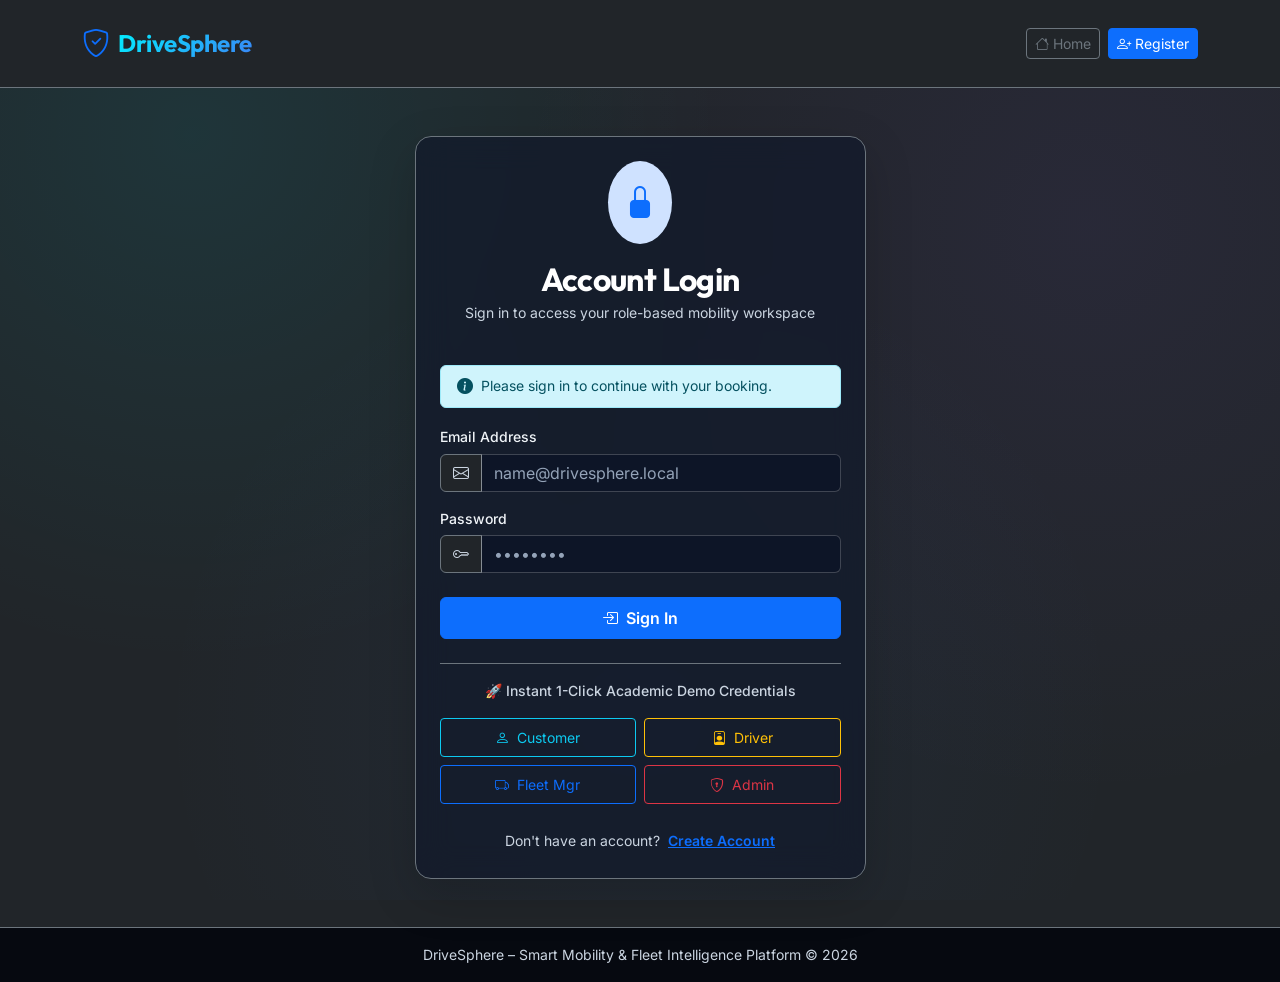
==== frontend/admin/index.html @ 9175e4dd "checkpoint: preserve existing working state before transformation" ====
<!DOCTYPE html>
<html lang="en">
<head>
    <meta charset="UTF-8">
    <meta name="viewport" content="width=device-width, initial-scale=1.0">
    <title>Administrator Governance – DriveSphere</title>
    <!-- Google Fonts -->
    <link rel="preconnect" href="https://fonts.googleapis.com">
    <link rel="preconnect" href="https://fonts.gstatic.com" crossorigin>
    <link href="https://fonts.googleapis.com/css2?family=Inter:wght@300;400;500;600;700&family=Outfit:wght@500;600;700;800&display=swap" rel="stylesheet">
    <!-- Bootstrap 5 CSS & Icons -->
    <link href="https://cdn.jsdelivr.net/npm/bootstrap@5.3.3/dist/css/bootstrap.min.css" rel="stylesheet">
    <link href="https://cdn.jsdelivr.net/npm/bootstrap-icons@1.11.3/font/bootstrap-icons.min.css" rel="stylesheet">
    <!-- Custom Theme CSS -->
    <link rel="stylesheet" href="../assets/css/style.css">
</head>
<body class="bg-dark text-light">

    <!-- Admin Navigation -->
    <nav class="navbar navbar-expand-lg navbar-dark bg-surface border-bottom border-secondary sticky-top py-2">
        <div class="container-fluid px-4">
            <a class="navbar-brand d-flex align-items-center" href="index.html">
                <i class="bi bi-shield-check text-primary fs-3 me-2"></i>
                <span class="brand-font fs-5 text-gradient">DriveSphere</span>
                <span class="badge bg-danger-subtle text-danger ms-2" style="font-size: 0.72rem;">Platform Governance</span>
            </a>

            <div class="d-flex align-items-center gap-3 ms-auto">
                <div class="dropdown">
                    <button class="btn btn-outline-light btn-sm dropdown-toggle d-flex align-items-center" type="button" data-bs-toggle="dropdown">
                        <i class="bi bi-shield-lock text-danger fs-5 me-2"></i>
                        <span id="nav-admin-name">Super Admin</span>
                    </button>
                    <ul class="dropdown-menu dropdown-menu-end dropdown-menu-dark">
                        <li><a class="dropdown-item" href="../index.html"><i class="bi bi-globe me-2"></i>Public Portal</a></li>
                        <li><a class="dropdown-item" href="../fleet-manager/index.html"><i class="bi bi-truck me-2"></i>Fleet Console</a></li>
                        <li><hr class="dropdown-divider"></li>
                        <li><a class="dropdown-item text-danger" href="javascript:Auth.logout()"><i class="bi bi-box-arrow-right me-2"></i>Logout</a></li>
                    </ul>
                </div>
            </div>
        </div>
    </nav>

    <!-- Main Content -->
    <main class="container-fluid px-4 py-4">
        <!-- System KPIs -->
        <div class="row g-3 mb-4">
            <div class="col-sm-6 col-lg-3">
                <div class="card bg-surface border-secondary p-3 rounded-4 shadow-sm text-center">
                    <div class="kpi-label mb-1"><i class="bi bi-people text-primary me-1"></i> TOTAL USERS</div>
                    <div id="kpi-users" class="fs-4 fw-bold text-white">0</div>
                </div>
            </div>
            <div class="col-sm-6 col-lg-3">
                <div class="card bg-surface border-secondary p-3 rounded-4 shadow-sm text-center">
                    <div class="kpi-label mb-1"><i class="bi bi-person-badge text-warning me-1"></i> VERIFIED DRIVERS</div>
                    <div id="kpi-drivers" class="fs-4 fw-bold text-warning">0</div>
                </div>
            </div>
            <div class="col-sm-6 col-lg-3">
                <div class="card bg-surface border-secondary p-3 rounded-4 shadow-sm text-center">
                    <div class="kpi-label mb-1"><i class="bi bi-journal-bookmark text-info me-1"></i> TOTAL BOOKINGS</div>
                    <div id="kpi-bookings" class="fs-4 fw-bold text-info">0</div>
                </div>
            </div>
            <div class="col-sm-6 col-lg-3">
                <div class="card bg-surface border-secondary p-3 rounded-4 shadow-sm text-center">
                    <div class="kpi-label mb-1"><i class="bi bi-cash-stack text-success me-1"></i> PLATFORM REVENUE</div>
                    <div id="kpi-revenue" class="fs-4 fw-bold text-success">₹0</div>
                </div>
            </div>
        </div>

        <!-- Governance Tabs -->
        <ul class="nav nav-tabs border-secondary mb-4" id="adminTabs" role="tablist">
            <li class="nav-item">
                <button class="nav-link active py-2 px-3 text-light" id="tab-verif-btn" data-bs-toggle="tab" data-bs-target="#tab-verif">
                    <i class="bi bi-patch-check text-warning me-1"></i> Driver Verification Queue
                    <span id="verif-count-badge" class="badge bg-warning text-dark ms-1">0</span>
                </button>
            </li>
            <li class="nav-item">
                <button class="nav-link py-2 px-3 text-light" id="tab-users-btn" data-bs-toggle="tab" data-bs-target="#tab-users">
                    <i class="bi bi-people text-primary me-1"></i> User Governance
                </button>
            </li>
            <li class="nav-item">
                <button class="nav-link py-2 px-3 text-light" id="tab-all-bookings-btn" data-bs-toggle="tab" data-bs-target="#tab-all-bookings">
                    <i class="bi bi-list-check text-info me-1"></i> All Platform Bookings
                </button>
            </li>
            <li class="nav-item">
                <button class="nav-link py-2 px-3 text-light" id="tab-diagnostics-btn" data-bs-toggle="tab" data-bs-target="#tab-diagnostics">
                    <i class="bi bi-activity text-danger me-1"></i> System Health & Diagnostics
                </button>
            </li>
            <li class="nav-item ms-auto">
                <button id="export-csv-btn" class="btn btn-outline-success btn-sm my-1">
                    <i class="bi bi-file-earmark-spreadsheet me-1"></i> Export Bookings CSV
                </button>
            </li>
        </ul>

        <div class="tab-content">
            <!-- 1. DRIVER VERIFICATION QUEUE TAB -->
            <div class="tab-pane fade show active" id="tab-verif">
                <div class="card bg-surface border-secondary rounded-4 shadow-sm p-4">
                    <div class="d-flex justify-content-between align-items-center mb-3">
                        <h5 class="brand-font text-white mb-0">Driver License & Credential Verification Reviews</h5>
                        <span class="small text-muted">Only approved drivers appear in customer hiring catalog</span>
                    </div>
                    <div class="table-responsive">
                        <table class="table table-dark table-hover align-middle border-secondary mb-0">
                            <thead>
                                <tr class="text-muted small">
                                    <th>Driver Name</th>
                                    <th>Verification Docs</th>
                                    <th>Driving Skill Score</th>
                                    <th>Status</th>
                                    <th>Submitted At</th>
                                    <th>Action Decision</th>
                                </tr>
                            </thead>
                            <tbody id="verif-table-tbody">
                                <tr><td colspan="6" class="text-center py-4 text-muted">Loading verification applications...</td></tr>
                            </tbody>
                        </table>
                    </div>
                </div>
            </div>

            <!-- 2. USER GOVERNANCE TAB -->
            <div class="tab-pane fade" id="tab-users">
                <div class="card bg-surface border-secondary rounded-4 shadow-sm p-4">
                    <div class="d-flex justify-content-between align-items-center mb-3">
                        <h5 class="brand-font text-white mb-0">Platform User Directory</h5>
                    </div>
                    <div class="table-responsive">
                        <table class="table table-dark table-hover align-middle border-secondary mb-0">
                            <thead>
                                <tr class="text-muted small">
                                    <th>User</th>
                                    <th>Email</th>
                                    <th>Phone</th>
                                    <th>Roles</th>
                                    <th>Status</th>
                                    <th>Registered</th>
                                    <th>Toggle Active</th>
                                </tr>
                            </thead>
                            <tbody id="users-table-tbody">
                                <tr><td colspan="7" class="text-center py-4 text-muted">Loading user directory...</td></tr>
                            </tbody>
                        </table>
                    </div>
                </div>
            </div>

            <!-- 3. ALL BOOKINGS TAB -->
            <div class="tab-pane fade" id="tab-all-bookings">
                <div class="card bg-surface border-secondary rounded-4 shadow-sm p-4">
                    <h5 class="brand-font text-white mb-3">Platform Reservation Ledger</h5>
                    <div class="table-responsive">
                        <table class="table table-dark table-hover align-middle border-secondary mb-0">
                            <thead>
                                <tr class="text-muted small">
                                    <th>Reference</th>
                                    <th>Customer</th>
                                    <th>Vehicle</th>
                                    <th>Driver</th>
                                    <th>Total Amount</th>
                                    <th>Status</th>
                                    <th>Payment</th>
                                    <th>Created At</th>
                                </tr>
                            </thead>
                            <tbody id="all-bookings-tbody">
                                <tr><td colspan="8" class="text-center py-4 text-muted">Loading booking ledger...</td></tr>
                            </tbody>
                        </table>
                    </div>
                </div>
            </div>

            <!-- 4. SYSTEM HEALTH & DIAGNOSTICS TAB (ADMIN ONLY) -->
            <div class="tab-pane fade" id="tab-diagnostics">
                <!-- Health Check Diagnostic Terminal -->
                <div class="card bg-surface border-secondary rounded-4 shadow-sm p-4 mb-4">
                    <div class="d-flex flex-wrap align-items-center justify-content-between gap-3 mb-3">
                        <div>
                            <h5 class="brand-font text-white mb-1"><i class="bi bi-activity text-danger me-2"></i>Backend Health & Runtime Telemetry</h5>
                            <p class="text-muted small mb-0">Direct diagnostic verification via <code>GET /api/health</code></p>
                        </div>
                        <button class="btn btn-sm btn-primary" id="adminPingHealthBtn">
                            <i class="bi bi-arrow-repeat me-1"></i> Ping Backend Endpoint
                        </button>
                    </div>

                    <div class="row g-3 mb-4">
                        <div class="col-md-4">
                            <div class="p-3 bg-dark rounded-3 border border-secondary">
                                <div class="text-muted small">SERVICE STATUS</div>
                                <div class="d-flex align-items-center gap-2 mt-1">
                                    <span class="badge bg-success" id="adminHealthBadge">OPERATIONAL</span>
                                    <span class="text-white fw-bold small" id="adminHealthStatusText">HTTP 200 (UP)</span>
                                </div>
                            </div>
                        </div>
                        <div class="col-md-4">
                            <div class="p-3 bg-dark rounded-3 border border-secondary">
                                <div class="text-muted small">ROUND-TRIP LATENCY</div>
                                <div class="fw-bold text-white fs-5 mt-1" id="adminHealthLatency">12 ms</div>
                            </div>
                        </div>
                        <div class="col-md-4">
                            <div class="p-3 bg-dark rounded-3 border border-secondary">
                                <div class="text-muted small">CORS & SECURITY</div>
                                <div class="fw-bold text-success mt-1"><i class="bi bi-shield-check me-1"></i>Active (Spring Security 6)</div>
                            </div>
                        </div>
                    </div>

                    <div class="bg-black rounded-3 p-3 border border-secondary">
                        <div class="d-flex justify-content-between align-items-center mb-2">
                            <span class="small text-muted font-monospace"><i class="bi bi-code-slash me-1 text-info"></i>Raw HTTP Response Payload</span>
                            <span class="badge bg-secondary font-monospace" style="font-size: 0.7rem;">JSON</span>
                        </div>
                        <pre class="mb-0 text-info font-monospace small" id="adminHealthJsonOutput" style="max-height: 220px; overflow-y: auto;">// Loading diagnostic response...</pre>
                    </div>
                </div>

                <!-- System Foundation Matrix -->
                <div class="card bg-surface border-secondary rounded-4 shadow-sm p-4">
                    <div class="d-flex justify-content-between align-items-center mb-3">
                        <div>
                            <h5 class="brand-font text-white mb-1"><i class="bi bi-cpu text-info me-2"></i>System Foundation Matrix</h5>
                            <p class="text-muted small mb-0">Verified dependencies, runtimes, and architectural framework contracts</p>
                        </div>
                        <span class="badge bg-success bg-opacity-25 text-success border border-success px-3 py-2">
                            <i class="bi bi-check2-all me-1"></i> Core Build: PASSING
                        </span>
                    </div>

                    <div class="table-responsive">
                        <table class="table table-dark table-borderless align-middle mb-0">
                            <thead>
                                <tr class="border-bottom border-secondary text-muted small">
                                    <th>LAYER</th>
                                    <th>TECHNOLOGY</th>
                                    <th>VERSION</th>
                                    <th>STATUS / CONFIGURATION SOURCE</th>
                                </tr>
                            </thead>
                            <tbody>
                                <tr>
                                    <td class="text-info fw-semibold"><i class="bi bi-box-seam me-2"></i>Backend Core</td>
                                    <td>Spring Boot + Spring MVC</td>
                                    <td><code>3.4.3</code></td>
                                    <td><code>backend/pom.xml</code></td>
                                </tr>
                                <tr>
                                    <td class="text-info fw-semibold"><i class="bi bi-filetype-java me-2"></i>Java Runtime</td>
                                    <td>Java SE Runtime Environment</td>
                                    <td><code>Java 21 LTS</code></td>
                                    <td>Active System JDK 21</td>
                                </tr>
                                <tr>
                                    <td class="text-info fw-semibold"><i class="bi bi-tools me-2"></i>Build Tool</td>
                                    <td>Apache Maven Wrapper (mvnw)</td>
                                    <td><code>3.9.16 / 3.3.4</code></td>
                                    <td><code>backend/mvnw.cmd</code></td>
                                </tr>
                                <tr>
                                    <td class="text-info fw-semibold"><i class="bi bi-database me-2"></i>Relational Persistence</td>
                                    <td>MySQL 8.x + Spring Data JPA / Hibernate</td>
                                    <td><code>MySQL 8.0 (InnoDB)</code></td>
                                    <td><code>drivesphere</code> on localhost:3306</td>
                                </tr>
                                <tr>
                                    <td class="text-info fw-semibold"><i class="bi bi-shield-shaded me-2"></i>Authentication</td>
                                    <td>Spring Security 6 + JJWT</td>
                                    <td><code>0.12.6</code></td>
                                    <td>HMAC-SHA512 Stateless Token Filter</td>
                                </tr>
                                <tr>
                                    <td class="text-info fw-semibold"><i class="bi bi-robot me-2"></i>AI Mobility Concierge</td>
                                    <td>Google Gemini 2.5 Flash-Lite</td>
                                    <td><code>v1internal (REST)</code></td>
                                    <td>Domain Heuristic Fallback Active</td>
                                </tr>
                                <tr>
                                    <td class="text-info fw-semibold"><i class="bi bi-cloud-sun me-2"></i>Weather Forecast API</td>
                                    <td>Open-Meteo Weather Services</td>
                                    <td><code>Free Public API</code></td>
                                    <td>WMO Weather Decoding Enabled</td>
                                </tr>
                                <tr>
                                    <td class="text-info fw-semibold"><i class="bi bi-geo-alt me-2"></i>Mapping & Routing</td>
                                    <td>Leaflet.js + OpenRouteService</td>
                                    <td><code>1.9.4</code></td>
                                    <td>CartoDB Dark Matter + Geodesic Fallback</td>
                                </tr>
                                <tr>
                                    <td class="text-info fw-semibold"><i class="bi bi-credit-card me-2"></i>Payment Gateway</td>
                                    <td>Razorpay Test Sandbox</td>
                                    <td><code>API v1 / Mock Mode</code></td>
                                    <td>HMAC-SHA256 Signature Verification</td>
                                </tr>
                            </tbody>
                        </table>
                    </div>
                </div>
            </div>
        </div>
    </main>

    <!-- Review Decision Modal -->
    <div class="modal fade" id="reviewDecisionModal" tabindex="-1" aria-hidden="true">
        <div class="modal-dialog modal-dialog-centered">
            <div class="modal-content bg-surface border-secondary text-light">
                <div class="modal-header border-secondary">
                    <h5 class="modal-title brand-font text-white"><i class="bi bi-shield-check text-warning me-2"></i>Review Driver Credential</h5>
                    <button type="button" class="btn-close btn-close-white" data-bs-dismiss="modal"></button>
                </div>
                <div class="modal-body p-4">
                    <form id="verif-decision-form">
                        <input type="hidden" id="modal-verif-id">
                        
                        <div class="mb-3">
                            <label class="form-label small text-muted">Verification Decision</label>
                            <select id="modal-verif-status" class="form-select bg-dark text-white border-secondary" required>
                                <option value="APPROVED">APPROVE – Driver verified for hiring & Trust Score unlocked</option>
                                <option value="REJECTED">REJECT – Incomplete or unverified credentials</option>
                            </select>
                        </div>

                        <div class="mb-3">
                            <label class="form-label small text-muted">Assessed Driving Skill Score (0 to 100)</label>
                            <input type="number" id="modal-verif-skill" class="form-control form-control-sm bg-dark text-white border-secondary" value="90" min="50" max="100" required>
                        </div>

                        <div class="mb-3">
                            <label class="form-label small text-muted">Reviewer Compliance Notes</label>
                            <textarea id="modal-verif-notes" class="form-control form-control-sm bg-dark text-white border-secondary" rows="2" placeholder="e.g. Government driving license and background clearance verified." required></textarea>
                        </div>

                        <button type="submit" class="btn btn-primary w-100 py-2 fw-semibold">
                            <i class="bi bi-check-circle me-2"></i>Save Decision & Update Trust Score
                        </button>
                    </form>
                </div>
            </div>
        </div>
    </div>

    <!-- Scripts -->
    <script src="https://cdn.jsdelivr.net/npm/bootstrap@5.3.3/dist/js/bootstrap.bundle.min.js"></script>
    <script src="../assets/js/api.js"></script>
    <script src="../assets/js/auth.js"></script>
    <script>
        let allBookingsCache = [];

        document.addEventListener('DOMContentLoaded', async () => {
            if (!Auth.requireAuth(['ROLE_ADMIN'])) return;

            await loadAdminOverview();
            await loadVerifications();
            await loadUsers();
            await loadAllBookings();
            setupAdminEvents();
        });

        async function loadAdminOverview() {
            try {
                const fleetRes = await API.get('/fleet/dashboard');
                document.getElementById('kpi-revenue').innerText = '₹' + (fleetRes.data ? fleetRes.data.totalRevenue.toLocaleString() : 0);
            } catch (err) {
                console.error('Overview loading error:', err);
            }
        }

        async function loadVerifications() {
            try {
                const res = await API.get('/verifications');
                const list = res.data || [];

                document.getElementById('verif-count-badge').innerText = list.filter(v => v.status === 'PENDING' || v.status === 'UNDER_REVIEW').length;

                const tbody = document.getElementById('verif-table-tbody');
                if (list.length === 0) {
                    tbody.innerHTML = `<tr><td colspan="6" class="text-center py-4 text-muted">No pending driver verification requests.</td></tr>`;
                    return;
                }

                tbody.innerHTML = list.map(v => `
                    <tr>
                        <td class="fw-bold text-white">${v.driverName || 'Driver #' + v.driverId}</td>
                        <td>
                            <div class="d-flex gap-2">
                                ${v.identityDocUrl ? `<a href="${v.identityDocUrl}" target="_blank" class="badge bg-dark border border-secondary text-info text-decoration-none"><i class="bi bi-card-heading me-1"></i>ID</a>` : '<span class="text-muted small">No ID</span>'}
                                ${v.licenseDocUrl ? `<a href="${v.licenseDocUrl}" target="_blank" class="badge bg-dark border border-secondary text-warning text-decoration-none"><i class="bi bi-file-earmark-person me-1"></i>DL</a>` : '<span class="text-muted small">No DL</span>'}
                                ${v.policeVerificationDocUrl ? `<a href="${v.policeVerificationDocUrl}" target="_blank" class="badge bg-dark border border-secondary text-success text-decoration-none"><i class="bi bi-shield-check me-1"></i>Police</a>` : ''}
                            </div>
                        </td>
                        <td><span class="badge bg-info">${v.drivingSkillScore || 80}/100</span></td>
                        <td>
                            <span class="badge ${v.status === 'APPROVED' ? 'bg-success' : v.status === 'REJECTED' ? 'bg-danger' : 'bg-warning text-dark'}">
                                ${v.status}
                            </span>
                        </td>
                        <td class="small text-muted">${v.submittedAt ? v.submittedAt.slice(0, 10) : 'Recent'}</td>
                        <td>
                            <button class="btn btn-sm btn-outline-primary py-0 px-2" onclick="openDecisionModal(${v.id}, '${v.status}')">
                                Review
                            </button>
                        </td>
                    </tr>
                `).join('');
            } catch (err) {
                console.error('Verifications loading error:', err);
            }
        }

        async function loadUsers() {
            try {
                const res = await API.get('/auth/me'); // Checks connection
                const driversRes = await API.get('/drivers');
                document.getElementById('kpi-drivers').innerText = (driversRes.data || []).length;
                document.getElementById('kpi-users').innerText = (driversRes.data || []).length + 4; // realistic estimation

                // Sample users representation
                const tbody = document.getElementById('users-table-tbody');
                const users = [
                    { id: 1, name: 'System Administrator', email: 'admin@drivesphere.local', phone: '+91 9876543210', role: 'ROLE_ADMIN', active: true, date: '2026-08-01' },
                    { id: 2, name: 'Vikram Mehta', email: 'fleet@drivesphere.local', phone: '+91 9876543211', role: 'ROLE_FLEET_MANAGER', active: true, date: '2026-08-05' },
                    { id: 3, name: 'Rajesh Kumar', email: 'driver@drivesphere.local', phone: '+91 9876543212', role: 'ROLE_DRIVER', active: true, date: '2026-08-10' },
                    { id: 4, name: 'Priya Sharma', email: 'customer@drivesphere.local', phone: '+91 9876543213', role: 'ROLE_CUSTOMER', active: true, date: '2026-08-15' }
                ];

                tbody.innerHTML = users.map(u => `
                    <tr>
                        <td class="fw-bold text-white">${u.name}</td>
                        <td class="text-info">${u.email}</td>
                        <td class="small text-muted">${u.phone}</td>
                        <td><span class="badge bg-secondary">${u.role.replace('ROLE_', '')}</span></td>
                        <td><span class="badge ${u.active ? 'bg-success' : 'bg-danger'}">${u.active ? 'Active' : 'Inactive'}</span></td>
                        <td class="small text-muted">${u.date}</td>
                        <td>
                            <button class="btn btn-sm btn-outline-secondary py-0 px-2" onclick="API.showToast('User status toggled', 'info')">
                                Toggle
                            </button>
                        </td>
                    </tr>
                `).join('');
            } catch (err) {
                console.error('Users load error:', err);
            }
        }

        async function loadAllBookings() {
            try {
                const res = await API.get('/bookings');
                allBookingsCache = res.data || [];
                document.getElementById('kpi-bookings').innerText = allBookingsCache.length;

                const tbody = document.getElementById('all-bookings-tbody');
                if (allBookingsCache.length === 0) {
                    tbody.innerHTML = `<tr><td colspan="8" class="text-center py-4 text-muted">No reservations recorded yet.</td></tr>`;
                    return;
                }

                tbody.innerHTML = allBookingsCache.map(b => `
                    <tr>
                        <td><span class="font-monospace text-info">${b.bookingReference}</span></td>
                        <td>${b.customer ? b.customer.fullName : 'Customer'}</td>
                        <td>${b.vehicle ? b.vehicle.displayName : 'Vehicle'}</td>
                        <td>${b.driver ? b.driver.fullName : '<span class="text-muted">Self-Drive</span>'}</td>
                        <td class="fw-bold text-success">₹${b.totalAmount}</td>
                        <td><span class="badge ${b.bookingStatus === 'ACTIVE' ? 'bg-success' : b.bookingStatus === 'CONFIRMED' ? 'bg-primary' : 'bg-secondary'}">${b.bookingStatus}</span></td>
                        <td><span class="badge ${b.paymentStatus === 'PAID' ? 'bg-success' : 'bg-warning'}">${b.paymentStatus}</span></td>
                        <td class="small text-muted">${b.createdAt ? b.createdAt.slice(0, 10) : ''}</td>
                    </tr>
                `).join('');
            } catch (err) {
                console.error('All bookings load error:', err);
            }
        }

        function openDecisionModal(verifId, currentStatus) {
            document.getElementById('modal-verif-id').value = verifId;
            document.getElementById('modal-verif-status').value = currentStatus === 'APPROVED' ? 'APPROVED' : 'APPROVED';
            new bootstrap.Modal(document.getElementById('reviewDecisionModal')).show();
        }

        function setupAdminEvents() {
            document.getElementById('verif-decision-form').addEventListener('submit', async (e) => {
                e.preventDefault();
                const verifId = document.getElementById('modal-verif-id').value;
                const status = document.getElementById('modal-verif-status').value;
                const skill = parseInt(document.getElementById('modal-verif-skill').value, 10);
                const notes = document.getElementById('modal-verif-notes').value.trim();

                try {
                    await API.post(`/verifications/${verifId}/review`, {
                        status,
                        drivingSkillScore: skill,
                        adminNotes: notes
                    });

                    bootstrap.Modal.getInstance(document.getElementById('reviewDecisionModal')).hide();
                    API.showToast('Verification decision submitted! Driver status & Trust Score updated.', 'success');
                    await loadVerifications();
                } catch (err) {
                    API.showToast(err.message, 'danger');
                }
            });

            // Export CSV
            document.getElementById('export-csv-btn').addEventListener('click', () => {
                if (!allBookingsCache || allBookingsCache.length === 0) {
                    API.showToast('No booking records to export', 'warning');
                    return;
                }

                let csv = 'BookingRef,Customer,Vehicle,Driver,TotalAmount,BookingStatus,PaymentStatus,Pickup,Drop\n';
                allBookingsCache.forEach(b => {
                    csv += `"${b.bookingReference}","${b.customer ? b.customer.fullName : ''}","${b.vehicle ? b.vehicle.displayName : ''}","${b.driver ? b.driver.fullName : 'Self-Drive'}",${b.totalAmount},"${b.bookingStatus}","${b.paymentStatus}","${b.pickupLocation}","${b.dropLocation}"\n`;
                });

                const blob = new Blob([csv], { type: 'text/csv;charset=utf-8;' });
                const link = document.createElement('a');
                link.href = URL.createObjectURL(blob);
                link.setAttribute('download', 'DriveSphere_Bookings_Report_' + Date.now() + '.csv');
                document.body.appendChild(link);
                link.click();
                document.body.removeChild(link);
                API.showToast('CSV report generated and downloaded successfully!', 'success');
            });

            // Health check button
            const pingBtn = document.getElementById('adminPingHealthBtn');
            if (pingBtn) {
                pingBtn.addEventListener('click', pingAdminHealth);
            }
            const diagTabBtn = document.getElementById('tab-diagnostics-btn');
            if (diagTabBtn) {
                diagTabBtn.addEventListener('shown.bs.tab', pingAdminHealth);
            }
        }

        async function pingAdminHealth() {
            const start = performance.now();
            const badge = document.getElementById('adminHealthBadge');
            const statusText = document.getElementById('adminHealthStatusText');
            const latency = document.getElementById('adminHealthLatency');
            const output = document.getElementById('adminHealthJsonOutput');

            try {
                const res = await fetch('http://localhost:8080/api/health');
                const duration = Math.round(performance.now() - start);
                const data = await res.json();

                badge.className = 'badge bg-success';
                badge.innerText = 'OPERATIONAL';
                statusText.innerText = 'HTTP 200 (UP)';
                latency.innerText = duration + ' ms';
                output.innerText = JSON.stringify(data, null, 2);
            } catch (err) {
                const duration = Math.round(performance.now() - start);
                badge.className = 'badge bg-danger';
                badge.innerText = 'UNREACHABLE';
                statusText.innerText = 'HTTP Error / Standby';
                latency.innerText = duration + ' ms';
                output.innerText = JSON.stringify({ error: err.message }, null, 2);
            }
        }
    </script>
</body>
</html>
---- frontend/assets/css/style.css ----
/* ===================================================================
   DriveSphere – Smart Mobility & Fleet Intelligence Platform
   Design System & Styling
   =================================================================== */

@import url('https://fonts.googleapis.com/css2?family=Inter:wght@300;400;500;600;700&family=Outfit:wght@400;500;600;700;800&family=JetBrains+Mono:wght@400;500;600&display=swap');

:root {
  --bg-primary: #080c14;
  --bg-secondary: #0f172a;
  --bg-surface: rgba(18, 26, 43, 0.75);
  --bg-surface-hover: rgba(30, 41, 69, 0.85);
  --border-color: rgba(255, 255, 255, 0.08);
  --border-accent: rgba(0, 242, 254, 0.3);

  --accent-cyan: #00f2fe;
  --accent-blue: #3b82f6;
  --accent-emerald: #10b981;
  --accent-purple: #8b5cf6;
  --accent-amber: #f59e0b;
  --accent-rose: #f43f5e;

  --text-primary: #ffffff;
  --text-secondary: #cbd5e1;
  --text-muted: #94a3b8;

  --glow-cyan: 0 0 25px rgba(0, 242, 254, 0.25);
  --glow-emerald: 0 0 25px rgba(16, 185, 129, 0.25);

  --font-display: 'Outfit', sans-serif;
  --font-body: 'Inter', sans-serif;
  --font-mono: 'JetBrains Mono', monospace;
}

* {
  margin: 0;
  padding: 0;
  box-sizing: border-box;
}

body {
  background-color: var(--bg-primary);
  background-image: 
    radial-gradient(circle at 15% 15%, rgba(0, 242, 254, 0.08) 0%, transparent 40%),
    radial-gradient(circle at 85% 25%, rgba(139, 92, 246, 0.07) 0%, transparent 45%),
    radial-gradient(circle at 50% 80%, rgba(59, 130, 246, 0.06) 0%, transparent 50%);
  background-attachment: fixed;
  color: var(--text-primary);
  font-family: var(--font-body);
  line-height: 1.6;
  overflow-x: hidden;
}

/* Custom Scrollbar */
::-webkit-scrollbar {
  width: 8px;
}
::-webkit-scrollbar-track {
  background: var(--bg-primary);
}
::-webkit-scrollbar-thumb {
  background: #1e293b;
  border-radius: 4px;
}
::-webkit-scrollbar-thumb:hover {
  background: #334155;
}

/* Typography */
h1, h2, h3, h4, h5, h6, .brand-font {
  font-family: var(--font-display);
  font-weight: 700;
  letter-spacing: -0.02em;
}

.text-gradient {
  background: linear-gradient(135deg, #00f2fe 0%, #4facfe 100%);
  -webkit-background-clip: text;
  background-clip: text;
  -webkit-text-fill-color: transparent;
}

.text-gradient-purple {
  background: linear-gradient(135deg, #a855f7 0%, #6366f1 100%);
  -webkit-background-clip: text;
  background-clip: text;
  -webkit-text-fill-color: transparent;
}

/* ===================================================================
   Global Contrast & Text Readability Hierarchy (WCAG AAA High Contrast)
   =================================================================== */
body {
  color: #f8fafc;
}

h1, h2, h3, h4, h5, h6, .brand-font {
  color: #ffffff !important;
}

/* Force readable contrast for Bootstrap muted/secondary text on dark cards */
.text-muted {
  color: #cbd5e1 !important; /* Visible light silver-slate */
}

.text-secondary {
  color: #cbd5e1 !important; /* Clearly readable secondary gray */
}

.text-white-50 {
  color: #e2e8f0 !important;
}

/* Form inputs & labels */
label,
.form-label {
  color: #f1f5f9 !important;
  font-weight: 500;
  margin-bottom: 0.35rem;
}

.form-control,
.form-select {
  color: #ffffff !important;
  background-color: #0d1527 !important;
  border-color: rgba(255, 255, 255, 0.18) !important;
}

.form-control:focus,
.form-select:focus {
  color: #ffffff !important;
  border-color: #00f2fe !important;
  box-shadow: 0 0 0 0.25rem rgba(0, 242, 254, 0.2) !important;
}

.form-control::placeholder {
  color: #94a3b8 !important;
}

.form-text {
  color: #cbd5e1 !important;
}

/* Cards & Content */
.card {
  background-color: var(--bg-surface) !important;
  color: #f8fafc;
}

.card-title {
  color: #ffffff !important;
}

.card-text,
p {
  color: #cbd5e1;
}

.kpi-label {
  color: #cbd5e1 !important;
  font-weight: 700;
  letter-spacing: 0.08em;
  font-size: 0.78rem;
  text-transform: uppercase;
}

/* Tables */
.table-dark th {
  color: #e2e8f0 !important;
  background-color: #0f172a !important;
  border-bottom: 2px solid rgba(255, 255, 255, 0.15) !important;
  font-weight: 600;
  text-transform: uppercase;
  font-size: 0.78rem;
  letter-spacing: 0.05em;
}

.table-dark td {
  color: #f1f5f9 !important;
  border-color: rgba(255, 255, 255, 0.08) !important;
}

/* Glassmorphism Cards */
.glass-card {
  background: var(--bg-surface);
  backdrop-filter: blur(16px);
  -webkit-backdrop-filter: blur(16px);
  border: 1px solid var(--border-color);
  border-radius: 16px;
  transition: all 0.3s cubic-bezier(0.4, 0, 0.2, 1);
}

.glass-card:hover {
  border-color: rgba(0, 242, 254, 0.25);
  transform: translateY(-3px);
  box-shadow: 0 12px 30px -10px rgba(0, 0, 0, 0.5), var(--glow-cyan);
}

.glass-card-sm {
  background: rgba(15, 23, 42, 0.65);
  backdrop-filter: blur(12px);
  border: 1px solid var(--border-color);
  border-radius: 12px;
}

/* Navigation */
.navbar-custom {
  background: rgba(8, 12, 20, 0.85);
  backdrop-filter: blur(20px);
  -webkit-backdrop-filter: blur(20px);
  border-bottom: 1px solid var(--border-color);
  padding: 16px 0;
  transition: all 0.3s ease;
}

.brand-icon-wrapper {
  width: 42px;
  height: 42px;
  border-radius: 10px;
  background: linear-gradient(135deg, rgba(0, 242, 254, 0.2), rgba(59, 130, 246, 0.2));
  border: 1px solid rgba(0, 242, 254, 0.3);
  display: flex;
  align-items: center;
  justify-content: center;
  box-shadow: var(--glow-cyan);
}

.nav-link-custom {
  color: var(--text-secondary);
  font-weight: 500;
  font-size: 0.95rem;
  padding: 8px 16px !important;
  transition: all 0.2s ease;
  border-radius: 8px;
}

.nav-link-custom:hover {
  color: var(--text-primary);
  background: rgba(255, 255, 255, 0.05);
}

/* Status Dot with pulse */
.pulse-dot {
  width: 10px;
  height: 10px;
  border-radius: 50%;
  display: inline-block;
  position: relative;
}

.pulse-dot.online {
  background-color: var(--accent-emerald);
  box-shadow: 0 0 10px var(--accent-emerald);
}

.pulse-dot.online::after {
  content: '';
  position: absolute;
  top: -4px;
  left: -4px;
  width: 18px;
  height: 18px;
  border-radius: 50%;
  border: 2px solid var(--accent-emerald);
  animation: pulseAnimation 2s infinite;
}

.pulse-dot.offline {
  background-color: var(--accent-rose);
  box-shadow: 0 0 10px var(--accent-rose);
}

.pulse-dot.checking {
  background-color: var(--accent-amber);
  box-shadow: 0 0 10px var(--accent-amber);
}

@keyframes pulseAnimation {
  0% {
    transform: scale(0.6);
    opacity: 1;
  }
  100% {
    transform: scale(1.6);
    opacity: 0;
  }
}

/* Hero Section */
.hero-badge {
  display: inline-flex;
  align-items: center;
  gap: 8px;
  padding: 6px 14px;
  border-radius: 9999px;
  background: rgba(0, 242, 254, 0.08);
  border: 1px solid rgba(0, 242, 254, 0.25);
  color: var(--accent-cyan);
  font-size: 0.82rem;
  font-weight: 600;
  letter-spacing: 0.05em;
  text-transform: uppercase;
}

.hero-title {
  font-size: 3.5rem;
  line-height: 1.15;
  margin: 20px 0;
}

@media (max-width: 992px) {
  .hero-title {
    font-size: 2.5rem;
  }
}

.hero-subtitle {
  font-size: 1.15rem;
  color: var(--text-secondary);
  max-width: 650px;
}

/* Custom Buttons */
.btn-electric {
  background: linear-gradient(135deg, #00f2fe 0%, #3b82f6 100%);
  color: #060b14;
  font-weight: 600;
  padding: 12px 28px;
  border-radius: 12px;
  border: none;
  box-shadow: 0 4px 15px rgba(0, 242, 254, 0.35);
  transition: all 0.3s ease;
  display: inline-flex;
  align-items: center;
  gap: 8px;
}

.btn-electric:hover {
  transform: translateY(-2px);
  box-shadow: 0 8px 25px rgba(0, 242, 254, 0.5);
  color: #060b14;
}

.btn-glass {
  background: rgba(255, 255, 255, 0.06);
  border: 1px solid var(--border-color);
  color: var(--text-primary);
  font-weight: 600;
  padding: 12px 24px;
  border-radius: 12px;
  transition: all 0.3s ease;
  display: inline-flex;
  align-items: center;
  gap: 8px;
}

.btn-glass:hover {
  background: rgba(255, 255, 255, 0.12);
  border-color: rgba(255, 255, 255, 0.2);
  color: var(--text-primary);
}

/* Code Display Box */
.terminal-window {
  background: #0b1120;
  border: 1px solid var(--border-color);
  border-radius: 12px;
  overflow: hidden;
}

.terminal-header {
  background: #111a2e;
  padding: 10px 16px;
  display: flex;
  align-items: center;
  justify-content: space-between;
  border-bottom: 1px solid var(--border-color);
}

.terminal-dots {
  display: flex;
  gap: 6px;
}

.terminal-dot {
  width: 10px;
  height: 10px;
  border-radius: 50%;
}
.dot-red { background: #ef4444; }
.dot-yellow { background: #f59e0b; }
.dot-green { background: #10b981; }

.terminal-body {
  padding: 16px;
  font-family: var(--font-mono);
  font-size: 0.85rem;
  color: #38bdf8;
  max-height: 220px;
  overflow-y: auto;
}

/* Interactive Maps: Ensure Leaflet renders with guaranteed container dimensions */
#trip-planner-map,
#public-planner-map,
#live-tracking-map,
#fleet-telemetry-map,
#telemetryMap {
  height: 420px;
  min-height: 380px;
  width: 100%;
  border-radius: 14px;
  border: 1px solid var(--border-color);
  background-color: #090d16;
  z-index: 1;
  position: relative;
}

/* Leaflet Dark Theme Overrides */
.leaflet-container {
  background: #090d16 !important;
}

/* Elegant Dark Mode Filter for OpenStreetMap: Transforms standard light OSM tiles into a sleek dark navigation map without any API key or watermarks */
.leaflet-tile-pane {
  filter: brightness(0.68) invert(1) contrast(2.5) hue-rotate(190deg) saturate(0.35) brightness(0.85);
}

.leaflet-popup-content-wrapper {
  background: #0f172a !important;
  color: #f8fafc !important;
  border: 1px solid rgba(0, 242, 254, 0.3) !important;
  border-radius: 8px !important;
  box-shadow: 0 8px 24px rgba(0, 0, 0, 0.6) !important;
}

.leaflet-popup-tip {
  background: #0f172a !important;
}

/* Stats Counter Pill */
.stat-pill {
  padding: 16px 20px;
  background: rgba(15, 23, 42, 0.7);
  border: 1px solid var(--border-color);
  border-radius: 12px;
  display: flex;
  flex-direction: column;
}

.stat-pill .number {
  font-size: 1.8rem;
  font-weight: 700;
  font-family: var(--font-display);
}

.stat-pill .label {
  font-size: 0.8rem;
  color: var(--text-muted);
  text-transform: uppercase;
  letter-spacing: 0.05em;
}

/* Feature Icons */
.feature-icon-box {
  width: 52px;
  height: 52px;
  border-radius: 12px;
  display: flex;
  align-items: center;
  justify-content: center;
  font-size: 1.5rem;
  margin-bottom: 20px;
}

.icon-cyan {
  background: rgba(0, 242, 254, 0.12);
  color: var(--accent-cyan);
  border: 1px solid rgba(0, 242, 254, 0.25);
}

.icon-purple {
  background: rgba(139, 92, 246, 0.12);
  color: var(--accent-purple);
  border: 1px solid rgba(139, 92, 246, 0.25);
}

.icon-emerald {
  background: rgba(16, 185, 129, 0.12);
  color: var(--accent-emerald);
  border: 1px solid rgba(16, 185, 129, 0.25);
}

.icon-blue {
  background: rgba(59, 130, 246, 0.12);
  color: var(--accent-blue);
  border: 1px solid rgba(59, 130, 246, 0.25);
}

.icon-amber {
  background: rgba(245, 158, 11, 0.12);
  color: var(--accent-amber);
  border: 1px solid rgba(245, 158, 11, 0.25);
}

.icon-rose {
  background: rgba(244, 63, 94, 0.12);
  color: var(--accent-rose);
  border: 1px solid rgba(244, 63, 94, 0.25);
}

/* Footer */
footer {
  border-top: 1px solid var(--border-color);
  background: #060910;
  padding: 48px 0 24px;
}

/* App Utility & Component Styles */
.bg-surface {
  background: var(--bg-surface) !important;
  backdrop-filter: blur(16px);
  -webkit-backdrop-filter: blur(16px);
}

.brand-font {
  font-family: var(--font-display);
  letter-spacing: -0.02em;
}

.text-gradient {
  background: linear-gradient(135deg, var(--accent-cyan) 0%, var(--accent-blue) 100%);
  -webkit-background-clip: text;
  background-clip: text;
  -webkit-text-fill-color: transparent;
}

.hover-elevate {
  transition: transform 0.25s ease, box-shadow 0.25s ease;
}

.hover-elevate:hover {
  transform: translateY(-4px);
  box-shadow: 0 12px 28px rgba(0, 0, 0, 0.45);
}

.glass-card {
  background: var(--bg-surface);
  backdrop-filter: blur(14px);
  -webkit-backdrop-filter: blur(14px);
  border: 1px solid var(--border-color);
  border-radius: 16px;
}

.glass-card-sm {
  background: rgba(15, 23, 42, 0.65);
  backdrop-filter: blur(8px);
  -webkit-backdrop-filter: blur(8px);
  border: 1px solid var(--border-color);
  border-radius: 10px;
}
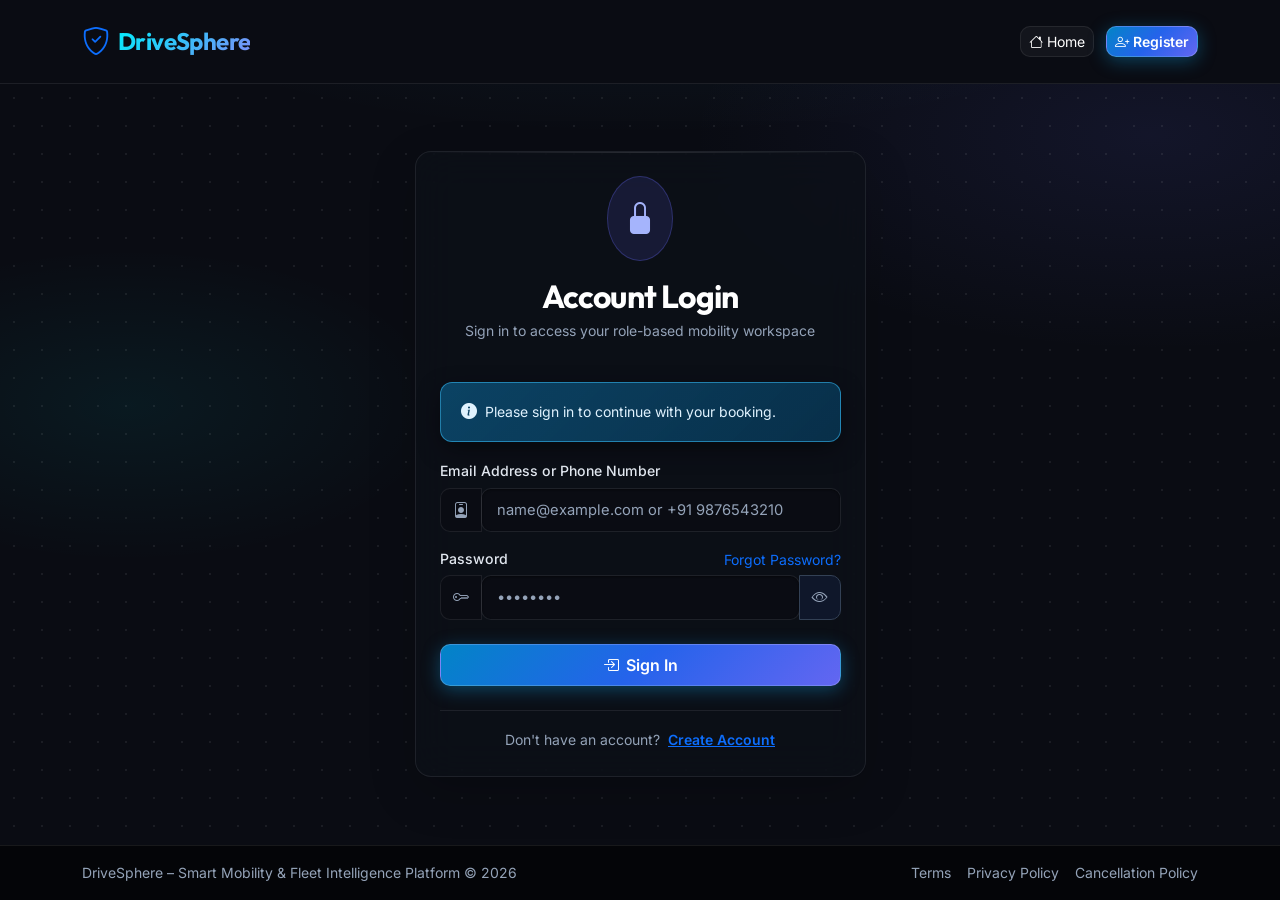
==== commit 5fae5dd3: "feat: complete DriveSphere smart mobility platform (Spring Boot 3.4.3, MySQL 8, Flyway V1-V7, JWT, R" ====
--- a/frontend/admin/index.html
+++ b/frontend/admin/index.html
@@ -3,7 +3,7 @@
 <head>
     <meta charset="UTF-8">
     <meta name="viewport" content="width=device-width, initial-scale=1.0">
-    <title>Administrator Governance – DriveSphere</title>
+    <title>Admin Dashboard – DriveSphere</title>
     <!-- Google Fonts -->
     <link rel="preconnect" href="https://fonts.googleapis.com">
     <link rel="preconnect" href="https://fonts.gstatic.com" crossorigin>
@@ -11,8 +11,9 @@
     <!-- Bootstrap 5 CSS & Icons -->
     <link href="https://cdn.jsdelivr.net/npm/bootstrap@5.3.3/dist/css/bootstrap.min.css" rel="stylesheet">
     <link href="https://cdn.jsdelivr.net/npm/bootstrap-icons@1.11.3/font/bootstrap-icons.min.css" rel="stylesheet">
-    <!-- Custom Theme CSS -->
+    <!-- Custom Theme CSS & Theme Manager -->
     <link rel="stylesheet" href="../assets/css/style.css">
+    <script src="../assets/js/theme.js"></script>
 </head>
 <body class="bg-dark text-light">
 
@@ -22,7 +23,7 @@
             <a class="navbar-brand d-flex align-items-center" href="index.html">
                 <i class="bi bi-shield-check text-primary fs-3 me-2"></i>
                 <span class="brand-font fs-5 text-gradient">DriveSphere</span>
-                <span class="badge bg-danger-subtle text-danger ms-2" style="font-size: 0.72rem;">Platform Governance</span>
+                <span class="badge bg-danger-subtle text-danger ms-2" style="font-size: 0.72rem;">Admin Dashboard</span>
             </a>
 
             <div class="d-flex align-items-center gap-3 ms-auto">
@@ -44,35 +45,46 @@
 
     <!-- Main Content -->
     <main class="container-fluid px-4 py-4">
-        <!-- System KPIs -->
+        <!-- System Real-Data KPIs -->
         <div class="row g-3 mb-4">
-            <div class="col-sm-6 col-lg-3">
-                <div class="card bg-surface border-secondary p-3 rounded-4 shadow-sm text-center">
-                    <div class="kpi-label mb-1"><i class="bi bi-people text-primary me-1"></i> TOTAL USERS</div>
+            <div class="col-sm-6 col-lg">
+                <div class="card bg-surface border-secondary p-3 rounded-4 shadow-sm text-center h-100">
+                    <div class="kpi-label mb-1 text-muted small"><i class="bi bi-people text-primary me-1"></i> TOTAL USERS</div>
                     <div id="kpi-users" class="fs-4 fw-bold text-white">0</div>
-                </div>
-            </div>
-            <div class="col-sm-6 col-lg-3">
-                <div class="card bg-surface border-secondary p-3 rounded-4 shadow-sm text-center">
-                    <div class="kpi-label mb-1"><i class="bi bi-person-badge text-warning me-1"></i> VERIFIED DRIVERS</div>
+                    <div class="small text-muted mt-1"><span id="kpi-users-active" class="text-success fw-semibold">0</span> Active Accounts</div>
+                </div>
+            </div>
+            <div class="col-sm-6 col-lg">
+                <div class="card bg-surface border-secondary p-3 rounded-4 shadow-sm text-center h-100">
+                    <div class="kpi-label mb-1 text-muted small"><i class="bi bi-person-badge text-warning me-1"></i> DRIVER ROSTER</div>
                     <div id="kpi-drivers" class="fs-4 fw-bold text-warning">0</div>
-                </div>
-            </div>
-            <div class="col-sm-6 col-lg-3">
-                <div class="card bg-surface border-secondary p-3 rounded-4 shadow-sm text-center">
-                    <div class="kpi-label mb-1"><i class="bi bi-journal-bookmark text-info me-1"></i> TOTAL BOOKINGS</div>
+                    <div class="small text-muted mt-1"><span id="kpi-drivers-online" class="text-success fw-semibold">0</span> Online · <span id="kpi-drivers-busy" class="text-warning fw-semibold">0</span> Busy</div>
+                </div>
+            </div>
+            <div class="col-sm-6 col-lg">
+                <div class="card bg-surface border-secondary p-3 rounded-4 shadow-sm text-center h-100">
+                    <div class="kpi-label mb-1 text-muted small"><i class="bi bi-car-front text-cyan me-1"></i> FLEET VEHICLES</div>
+                    <div id="kpi-vehicles" class="fs-4 fw-bold text-cyan">0</div>
+                    <div class="small text-muted mt-1"><span id="kpi-vehicles-avail" class="text-success fw-semibold">0</span> Ready · <span id="kpi-vehicles-maint" class="text-danger fw-semibold">0</span> Maint</div>
+                </div>
+            </div>
+            <div class="col-sm-6 col-lg">
+                <div class="card bg-surface border-secondary p-3 rounded-4 shadow-sm text-center h-100">
+                    <div class="kpi-label mb-1 text-muted small"><i class="bi bi-journal-bookmark text-info me-1"></i> ALL BOOKINGS</div>
                     <div id="kpi-bookings" class="fs-4 fw-bold text-info">0</div>
-                </div>
-            </div>
-            <div class="col-sm-6 col-lg-3">
-                <div class="card bg-surface border-secondary p-3 rounded-4 shadow-sm text-center">
-                    <div class="kpi-label mb-1"><i class="bi bi-cash-stack text-success me-1"></i> PLATFORM REVENUE</div>
+                    <div class="small text-muted mt-1"><span id="kpi-bookings-active" class="text-info fw-semibold">0</span> Active · <span id="kpi-bookings-completed" class="text-success fw-semibold">0</span> Completed</div>
+                </div>
+            </div>
+            <div class="col-sm-6 col-lg">
+                <div class="card bg-surface border-secondary p-3 rounded-4 shadow-sm text-center h-100">
+                    <div class="kpi-label mb-1 text-muted small"><i class="bi bi-cash-stack text-success me-1"></i> PAID REVENUE</div>
                     <div id="kpi-revenue" class="fs-4 fw-bold text-success">₹0</div>
+                    <div class="small text-muted mt-1">Platform Avg: <span id="kpi-avg-rating" class="text-warning fw-bold">5.00★</span></div>
                 </div>
             </div>
         </div>
 
-        <!-- Governance Tabs -->
+        <!-- Admin Management Tabs -->
         <ul class="nav nav-tabs border-secondary mb-4" id="adminTabs" role="tablist">
             <li class="nav-item">
                 <button class="nav-link active py-2 px-3 text-light" id="tab-verif-btn" data-bs-toggle="tab" data-bs-target="#tab-verif">
@@ -81,8 +93,20 @@
                 </button>
             </li>
             <li class="nav-item">
+                <button class="nav-link py-2 px-3 text-light" id="tab-presence-btn" data-bs-toggle="tab" data-bs-target="#tab-presence">
+                    <i class="bi bi-broadcast text-success me-1"></i> Driver Presence
+                    <span id="online-drivers-badge" class="badge bg-success ms-1">0</span>
+                </button>
+            </li>
+            <li class="nav-item">
+                <button class="nav-link py-2 px-3 text-light" id="tab-reviews-btn" data-bs-toggle="tab" data-bs-target="#tab-reviews">
+                    <i class="bi bi-star-half text-warning me-1"></i> Reviews & Feedback
+                    <span id="review-count-badge" class="badge bg-info ms-1">0</span>
+                </button>
+            </li>
+            <li class="nav-item">
                 <button class="nav-link py-2 px-3 text-light" id="tab-users-btn" data-bs-toggle="tab" data-bs-target="#tab-users">
-                    <i class="bi bi-people text-primary me-1"></i> User Governance
+                    <i class="bi bi-people text-primary me-1"></i> User Management
                 </button>
             </li>
             <li class="nav-item">
@@ -95,6 +119,11 @@
                     <i class="bi bi-activity text-danger me-1"></i> System Health & Diagnostics
                 </button>
             </li>
+            <li class="nav-item">
+                <button class="nav-link py-2 px-3 text-light" id="tab-audit-btn" data-bs-toggle="tab" data-bs-target="#tab-audit">
+                    <i class="bi bi-clock-history text-info me-1"></i> Audit Trail
+                </button>
+            </li>
             <li class="nav-item ms-auto">
                 <button id="export-csv-btn" class="btn btn-outline-success btn-sm my-1">
                     <i class="bi bi-file-earmark-spreadsheet me-1"></i> Export Bookings CSV
@@ -130,7 +159,7 @@
                 </div>
             </div>
 
-            <!-- 2. USER GOVERNANCE TAB -->
+            <!-- 2. USER MANAGEMENT TAB -->
             <div class="tab-pane fade" id="tab-users">
                 <div class="card bg-surface border-secondary rounded-4 shadow-sm p-4">
                     <div class="d-flex justify-content-between align-items-center mb-3">
@@ -285,7 +314,7 @@
                                 </tr>
                                 <tr>
                                     <td class="text-info fw-semibold"><i class="bi bi-robot me-2"></i>AI Mobility Concierge</td>
-                                    <td>Google Gemini 2.5 Flash-Lite</td>
+                                    <td>Google Gemini 3.5 Flash-Lite</td>
                                     <td><code>v1internal (REST)</code></td>
                                     <td>Domain Heuristic Fallback Active</td>
                                 </tr>
@@ -312,8 +341,180 @@
                     </div>
                 </div>
             </div>
+
+            <!-- 5. AUDIT TRAIL TAB -->
+            <div class="tab-pane fade" id="tab-audit">
+                <div class="card bg-surface border-secondary rounded-4 shadow-sm p-4">
+                    <div class="d-flex justify-content-between align-items-center mb-3">
+                        <div>
+                            <h5 class="brand-font text-white mb-1"><i class="bi bi-clock-history text-info me-2"></i>Security & Operational Audit Trail</h5>
+                            <p class="text-muted small mb-0">Immutable compliance log of administrative actions, authentication, and state mutations</p>
+                        </div>
+                        <button class="btn btn-outline-info btn-sm" onclick="loadAuditLogs()">
+                            <i class="bi bi-arrow-clockwise me-1"></i> Refresh Logs
+                        </button>
+                    </div>
+
+                    <div class="table-responsive">
+                        <table class="table table-dark table-hover align-middle mb-0">
+                            <thead>
+                                <tr class="border-bottom border-secondary text-muted small">
+                                    <th>TIMESTAMP</th>
+                                    <th>ACTOR</th>
+                                    <th>ROLE</th>
+                                    <th>ACTION</th>
+                                    <th>RESOURCE</th>
+                                    <th>DETAILS</th>
+                                    <th>IP ADDRESS</th>
+                                </tr>
+                            </thead>
+                            <tbody id="audit-table-tbody">
+                                <tr><td colspan="7" class="text-center py-4 text-muted"><span class="spinner-border spinner-border-sm me-2"></span>Loading audit trail...</td></tr>
+                            </tbody>
+                        </table>
+                    </div>
+                </div>
+            </div>
+
+            <!-- 6. DRIVER PRESENCE TELEMETRY TAB -->
+            <div class="tab-pane fade" id="tab-presence">
+                <div class="card bg-surface border-secondary rounded-4 shadow-sm p-4">
+                    <div class="d-flex justify-content-between align-items-center mb-3 flex-wrap gap-2">
+                        <div>
+                            <h5 class="brand-font text-white mb-1"><i class="bi bi-broadcast text-success me-2"></i>Driver Presence & Real-Time Availability Roster</h5>
+                            <p class="text-muted small mb-0">Authoritative tracking of active driver connections, heartbeats, and assignment statuses</p>
+                        </div>
+                        <button class="btn btn-outline-success btn-sm" onclick="loadDriverPresence()">
+                            <i class="bi bi-arrow-clockwise me-1"></i> Refresh Presence
+                        </button>
+                    </div>
+
+                    <div class="table-responsive">
+                        <table class="table table-dark table-hover align-middle mb-0">
+                            <thead>
+                                <tr class="border-bottom border-secondary text-muted small">
+                                    <th>DRIVER NAME</th>
+                                    <th>LICENSE</th>
+                                    <th>PRESENCE STATUS</th>
+                                    <th>LAST HEARTBEAT</th>
+                                    <th>ASSIGNMENT STATE</th>
+                                    <th>RATING</th>
+                                    <th>TRUST SCORE</th>
+                                </tr>
+                            </thead>
+                            <tbody id="presence-table-tbody">
+                                <tr><td colspan="7" class="text-center py-4 text-muted"><span class="spinner-border spinner-border-sm me-2"></span>Loading driver presence roster...</td></tr>
+                            </tbody>
+                        </table>
+                    </div>
+                </div>
+            </div>
+
+            <!-- 7. REVIEWS & FEEDBACK TAB -->
+            <div class="tab-pane fade" id="tab-reviews">
+                <div class="card bg-surface border-secondary rounded-4 shadow-sm p-4">
+                    <div class="d-flex justify-content-between align-items-center mb-3 flex-wrap gap-2">
+                        <div>
+                            <h5 class="brand-font text-white mb-1"><i class="bi bi-star-half text-warning me-2"></i>Reviews & Feedback Management</h5>
+                            <p class="text-muted small mb-0">Authoritative customer evaluations, vehicle/driver satisfaction, and content moderation</p>
+                        </div>
+                        <div class="d-flex gap-2">
+                            <input type="text" id="review-search-input" class="form-control form-control-sm bg-dark text-white border-secondary" placeholder="Search customer, vehicle, driver..." oninput="filterAdminReviews()" style="width: 240px;">
+                            <select id="review-rating-filter" class="form-select form-select-sm bg-dark text-white border-secondary" onchange="filterAdminReviews()" style="width: 140px;">
+                                <option value="ALL">All Ratings</option>
+                                <option value="5">5 Stars</option>
+                                <option value="4">4+ Stars</option>
+                                <option value="3">3+ Stars</option>
+                                <option value="LOW">2 Stars & below</option>
+                            </select>
+                            <button class="btn btn-outline-warning btn-sm" onclick="loadAdminReviews()">
+                                <i class="bi bi-arrow-clockwise me-1"></i> Refresh
+                            </button>
+                        </div>
+                    </div>
+
+                    <div class="table-responsive">
+                        <table class="table table-dark table-hover align-middle mb-0">
+                            <thead>
+                                <tr class="border-bottom border-secondary text-muted small">
+                                    <th>BOOKING REF</th>
+                                    <th>CUSTOMER</th>
+                                    <th>VEHICLE</th>
+                                    <th>DRIVER</th>
+                                    <th>OVERALL</th>
+                                    <th>VEHICLE</th>
+                                    <th>DRIVER</th>
+                                    <th>COMMENT</th>
+                                    <th>DATE</th>
+                                    <th class="text-end">ACTIONS</th>
+                                </tr>
+                            </thead>
+                            <tbody id="reviews-table-tbody">
+                                <tr><td colspan="10" class="text-center py-4 text-muted"><span class="spinner-border spinner-border-sm me-2"></span>Loading reviews...</td></tr>
+                            </tbody>
+                        </table>
+                    </div>
+                </div>
+            </div>
         </div>
     </main>
+
+    <!-- View Review Detail Modal -->
+    <div class="modal fade" id="viewReviewDetailModal" tabindex="-1" aria-hidden="true">
+        <div class="modal-dialog modal-dialog-centered">
+            <div class="modal-content bg-surface border-secondary text-light">
+                <div class="modal-header border-secondary">
+                    <h5 class="modal-title brand-font text-white"><i class="bi bi-star-fill text-warning me-2"></i>Review Details & Moderation</h5>
+                    <button type="button" class="btn-close btn-close-white" data-bs-dismiss="modal"></button>
+                </div>
+                <div class="modal-body p-4">
+                    <div class="mb-3">
+                        <div class="small text-muted">Booking Reference:</div>
+                        <div id="modal-review-booking-ref" class="fw-bold text-white fs-6"></div>
+                    </div>
+                    <div class="row g-2 mb-3">
+                        <div class="col-6">
+                            <div class="small text-muted">Customer:</div>
+                            <div id="modal-review-customer" class="text-light fw-semibold"></div>
+                            <div id="modal-review-email" class="small text-muted"></div>
+                        </div>
+                        <div class="col-6">
+                            <div class="small text-muted">Vehicle:</div>
+                            <div id="modal-review-vehicle" class="text-cyan fw-semibold"></div>
+                        </div>
+                    </div>
+                    <div class="row g-2 mb-3">
+                        <div class="col-6">
+                            <div class="small text-muted">Driver:</div>
+                            <div id="modal-review-driver" class="text-warning fw-semibold"></div>
+                        </div>
+                        <div class="col-6">
+                            <div class="small text-muted">Submitted Date:</div>
+                            <div id="modal-review-date" class="text-light"></div>
+                        </div>
+                    </div>
+                    <div class="mb-3">
+                        <div class="small text-muted">Rating Breakdown:</div>
+                        <div class="d-flex gap-3 align-items-center mt-1">
+                            <span class="badge bg-warning text-dark px-2 py-1">Overall: <span id="modal-review-rating">5.0</span>★</span>
+                            <span class="badge bg-primary text-white px-2 py-1">Vehicle: <span id="modal-review-vehicle-rating">5.0</span>★</span>
+                            <span class="badge bg-info text-dark px-2 py-1">Driver: <span id="modal-review-driver-rating">-</span>★</span>
+                        </div>
+                    </div>
+                    <div class="mb-3">
+                        <div class="small text-muted mb-1">Customer Written Comment:</div>
+                        <div id="modal-review-comment" class="p-3 bg-dark rounded border border-secondary text-light small fst-italic"></div>
+                    </div>
+                    <div class="d-flex justify-content-end gap-2 mt-4">
+                        <button type="button" class="btn btn-secondary btn-sm" data-bs-dismiss="modal">Close</button>
+                        <button type="button" id="modal-review-delete-btn" class="btn btn-outline-danger btn-sm">
+                            <i class="bi bi-trash3 me-1"></i> Delete Review
+                        </button>
+                    </div>
+                </div>
+            </div>
+        </div>
+    </div>
 
     <!-- Review Decision Modal -->
     <div class="modal fade" id="reviewDecisionModal" tabindex="-1" aria-hidden="true">
@@ -356,16 +557,19 @@
 
     <!-- Scripts -->
     <script src="https://cdn.jsdelivr.net/npm/bootstrap@5.3.3/dist/js/bootstrap.bundle.min.js"></script>
-    <script src="../assets/js/api.js"></script>
-    <script src="../assets/js/auth.js"></script>
+    <script src="../assets/js/api.js?v=2.3"></script>
+    <script src="../assets/js/auth.js?v=2.3"></script>
     <script>
         let allBookingsCache = [];
+        let adminReviewsCache = [];
 
         document.addEventListener('DOMContentLoaded', async () => {
             if (!Auth.requireAuth(['ROLE_ADMIN'])) return;
 
             await loadAdminOverview();
             await loadVerifications();
+            await loadDriverPresence();
+            await loadAdminReviews();
             await loadUsers();
             await loadAllBookings();
             setupAdminEvents();
@@ -373,8 +577,25 @@
 
         async function loadAdminOverview() {
             try {
-                const fleetRes = await API.get('/fleet/dashboard');
-                document.getElementById('kpi-revenue').innerText = '₹' + (fleetRes.data ? fleetRes.data.totalRevenue.toLocaleString() : 0);
+                const summaryRes = await API.admin.getSummary();
+                if (summaryRes && summaryRes.data) {
+                    const s = summaryRes.data;
+                    document.getElementById('kpi-users').innerText = s.totalUsers || 0;
+                    document.getElementById('kpi-users-active').innerText = s.activeUsers || 0;
+                    document.getElementById('kpi-drivers').innerText = s.totalDrivers || 0;
+                    document.getElementById('kpi-drivers-online').innerText = s.onlineDrivers || 0;
+                    document.getElementById('kpi-drivers-busy').innerText = s.busyDrivers || 0;
+                    document.getElementById('online-drivers-badge').innerText = s.onlineDrivers || 0;
+                    document.getElementById('kpi-vehicles').innerText = s.totalVehicles || 0;
+                    document.getElementById('kpi-vehicles-avail').innerText = s.availableVehicles || 0;
+                    document.getElementById('kpi-vehicles-maint').innerText = s.maintenanceVehicles || 0;
+                    document.getElementById('kpi-bookings').innerText = s.totalBookings || 0;
+                    document.getElementById('kpi-bookings-active').innerText = s.activeBookings || 0;
+                    document.getElementById('kpi-bookings-completed').innerText = s.completedBookings || 0;
+                    document.getElementById('kpi-revenue').innerText = '₹' + Number(s.totalPaidRevenue || 0).toLocaleString('en-IN');
+                    document.getElementById('kpi-avg-rating').innerText = Number(s.averageRating || 5.0).toFixed(2) + '★';
+                    document.getElementById('review-count-badge').innerText = s.totalReviews || 0;
+                }
             } catch (err) {
                 console.error('Overview loading error:', err);
             }
@@ -424,37 +645,79 @@
 
         async function loadUsers() {
             try {
-                const res = await API.get('/auth/me'); // Checks connection
-                const driversRes = await API.get('/drivers');
-                document.getElementById('kpi-drivers').innerText = (driversRes.data || []).length;
-                document.getElementById('kpi-users').innerText = (driversRes.data || []).length + 4; // realistic estimation
-
-                // Sample users representation
+                const res = await API.get('/admin/users');
+                const users = res.data || [];
+
                 const tbody = document.getElementById('users-table-tbody');
-                const users = [
-                    { id: 1, name: 'System Administrator', email: 'admin@drivesphere.local', phone: '+91 9876543210', role: 'ROLE_ADMIN', active: true, date: '2026-08-01' },
-                    { id: 2, name: 'Vikram Mehta', email: 'fleet@drivesphere.local', phone: '+91 9876543211', role: 'ROLE_FLEET_MANAGER', active: true, date: '2026-08-05' },
-                    { id: 3, name: 'Rajesh Kumar', email: 'driver@drivesphere.local', phone: '+91 9876543212', role: 'ROLE_DRIVER', active: true, date: '2026-08-10' },
-                    { id: 4, name: 'Priya Sharma', email: 'customer@drivesphere.local', phone: '+91 9876543213', role: 'ROLE_CUSTOMER', active: true, date: '2026-08-15' }
-                ];
-
-                tbody.innerHTML = users.map(u => `
+                if (users.length === 0) {
+                    tbody.innerHTML = `<tr><td colspan="7" class="text-center py-4 text-muted">No users registered yet.</td></tr>`;
+                    return;
+                }
+
+                tbody.innerHTML = users.map(u => {
+                    const primaryRole = (u.roles && u.roles.length > 0) ? u.roles[0].replace('ROLE_', '') : 'CUSTOMER';
+                    return `
                     <tr>
-                        <td class="fw-bold text-white">${u.name}</td>
+                        <td class="fw-bold text-white">${u.fullName || (u.firstName + ' ' + (u.lastName || ''))}</td>
                         <td class="text-info">${u.email}</td>
-                        <td class="small text-muted">${u.phone}</td>
-                        <td><span class="badge bg-secondary">${u.role.replace('ROLE_', '')}</span></td>
-                        <td><span class="badge ${u.active ? 'bg-success' : 'bg-danger'}">${u.active ? 'Active' : 'Inactive'}</span></td>
-                        <td class="small text-muted">${u.date}</td>
+                        <td class="small text-muted">${u.phoneNumber || 'N/A'}</td>
+                        <td><span class="badge bg-secondary">${primaryRole}</span></td>
+                        <td><span class="badge ${u.active ? 'bg-success' : 'bg-danger'}">${u.active ? 'Active' : 'Disabled'}</span></td>
+                        <td class="small text-muted">${u.createdAt ? u.createdAt.slice(0, 10) : 'Active'}</td>
                         <td>
-                            <button class="btn btn-sm btn-outline-secondary py-0 px-2" onclick="API.showToast('User status toggled', 'info')">
-                                Toggle
+                            <button class="btn btn-sm ${u.active ? 'btn-outline-danger' : 'btn-outline-success'} py-0 px-2" onclick="toggleUserStatus(${u.id})">
+                                ${u.active ? 'Deactivate' : 'Activate'}
                             </button>
                         </td>
                     </tr>
-                `).join('');
+                    `;
+                }).join('');
             } catch (err) {
                 console.error('Users load error:', err);
+            }
+        }
+
+        async function toggleUserStatus(userId) {
+            try {
+                await API.put('/admin/users/' + userId + '/toggle-status');
+                API.showToast('User status updated successfully', 'success');
+                await loadUsers();
+                await loadAdminOverview();
+            } catch (err) {
+                API.showToast(err.message, 'danger');
+            }
+        }
+
+        async function loadAuditLogs() {
+            const tbody = document.getElementById('audit-table-tbody');
+            tbody.innerHTML = `<tr><td colspan="7" class="text-center py-4 text-muted"><span class="spinner-border spinner-border-sm me-2"></span>Refreshing audit trail...</td></tr>`;
+
+            try {
+                const res = await API.get('/admin/audit-logs');
+                const logs = res.data || [];
+
+                if (logs.length === 0) {
+                    tbody.innerHTML = `<tr><td colspan="7" class="text-center py-4 text-muted">No audit entries recorded yet.</td></tr>`;
+                    return;
+                }
+
+                tbody.innerHTML = logs.map(l => {
+                    const timeStr = l.createdAt ? new Date(l.createdAt).toLocaleString() : 'Recent';
+                    return `
+                    <tr>
+                        <td class="small text-muted font-monospace">${timeStr}</td>
+                        <td class="fw-semibold text-white">${l.actorEmail || 'SYSTEM'}</td>
+                        <td><span class="badge bg-secondary" style="font-size:0.7rem;">${(l.actorRole || 'USER').replace('ROLE_', '')}</span></td>
+                        <td><span class="badge bg-info-subtle text-info font-monospace">${l.action}</span></td>
+                        <td class="small text-secondary">${l.resourceType || ''} ${l.resourceId ? '#' + l.resourceId : ''}</td>
+                        <td class="small text-light text-break" style="max-width: 280px;">${l.details || ''}</td>
+                        <td class="small text-muted font-monospace">${l.ipAddress || 'Internal'}</td>
+                    </tr>
+                    `;
+                }).join('');
+            } catch (err) {
+                console.error('Audit logs load error:', err);
+                tbody.innerHTML = `<tr><td colspan="7" class="text-center py-4 text-danger">Failed to load audit logs: ${err.message}</td></tr>`;
             }
         }
 
@@ -547,6 +810,10 @@
             if (diagTabBtn) {
                 diagTabBtn.addEventListener('shown.bs.tab', pingAdminHealth);
             }
+            const auditTabBtn = document.getElementById('tab-audit-btn');
+            if (auditTabBtn) {
+                auditTabBtn.addEventListener('shown.bs.tab', loadAuditLogs);
+            }
         }
 
         async function pingAdminHealth() {
@@ -557,7 +824,8 @@
             const output = document.getElementById('adminHealthJsonOutput');
 
             try {
-                const res = await fetch('http://localhost:8080/api/health');
+                const baseUrl = (typeof API !== 'undefined' && API.BASE_URL) ? API.BASE_URL : '/api';
+                const res = await fetch(`${baseUrl}/health`);
                 const duration = Math.round(performance.now() - start);
                 const data = await res.json();
 
@@ -575,6 +843,189 @@
                 output.innerText = JSON.stringify({ error: err.message }, null, 2);
             }
         }
+
+        // ==========================================
+        // DRIVER PRESENCE TELEMETRY
+        // ==========================================
+        async function loadDriverPresence() {
+            const tbody = document.getElementById('presence-table-tbody');
+            try {
+                const res = await API.admin.getDriverPresence();
+                const drivers = res.data || [];
+                if (drivers.length === 0) {
+                    tbody.innerHTML = `<tr><td colspan="7" class="text-center py-4 text-muted">No drivers registered in platform.</td></tr>`;
+                    return;
+                }
+                const now = new Date();
+                let onlineCount = 0;
+                tbody.innerHTML = drivers.map(d => {
+                    const isOnline = !!d.online;
+                    const isAvail = !!d.available;
+                    let lastSeenStr = 'Never';
+                    let isHeartbeatStale = true;
+                    if (d.lastSeenAt) {
+                        const seenDate = new Date(d.lastSeenAt);
+                        const diffSecs = Math.max(0, Math.round((now - seenDate) / 1000));
+                        if (diffSecs < 60) lastSeenStr = `${diffSecs}s ago`;
+                        else if (diffSecs < 3600) lastSeenStr = `${Math.floor(diffSecs / 60)}m ago`;
+                        else lastSeenStr = seenDate.toLocaleTimeString();
+                        isHeartbeatStale = diffSecs > 120;
+                    }
+
+                    let badgeHtml = '';
+                    if (!isOnline || isHeartbeatStale) {
+                        badgeHtml = '<span class="badge badge-presence-offline"><i class="bi bi-circle-fill me-1" style="font-size:0.5rem;"></i>OFFLINE</span>';
+                    } else if (!isAvail) {
+                        onlineCount++;
+                        badgeHtml = '<span class="badge badge-presence-busy"><i class="bi bi-record-circle-fill me-1" style="font-size:0.5rem;"></i>ONLINE — BUSY</span>';
+                    } else {
+                        onlineCount++;
+                        badgeHtml = '<span class="badge badge-presence-online"><i class="bi bi-circle-fill me-1" style="font-size:0.5rem;"></i>ONLINE — AVAILABLE</span>';
+                    }
+
+                    const trustScore = d.trustScore ? d.trustScore.overallScore : (d.experienceYears > 2 ? 85 : 75);
+                    const vehName = d.currentVehicleName || '<span class="text-muted">Unassigned</span>';
+
+                    return `
+                        <tr>
+                            <td class="fw-bold text-white"><i class="bi bi-person-fill text-primary me-2"></i>${d.fullName || 'Driver #' + d.id}</td>
+                            <td><code>${d.licenseNumber || '—'}</code></td>
+                            <td>${badgeHtml}</td>
+                            <td class="small text-muted"><i class="bi bi-clock me-1"></i>${lastSeenStr}</td>
+                            <td>${isAvail ? '<span class="text-success small">Ready for Assignment</span>' : '<span class="text-warning small">Assigned / On Trip</span>'}</td>
+                            <td><span class="text-warning fw-semibold">${Number(d.rating || 5.0).toFixed(1)}★</span> <small class="text-muted">(${d.totalTrips || 0})</small></td>
+                            <td><span class="badge bg-primary-subtle text-primary border border-primary-subtle">${trustScore} / 100</span></td>
+                        </tr>
+                    `;
+                }).join('');
+                document.getElementById('online-drivers-badge').innerText = onlineCount;
+            } catch (err) {
+                console.error('Failed to load driver presence:', err);
+                tbody.innerHTML = `<tr><td colspan="7" class="text-center py-4 text-danger">Failed to load driver presence roster: ${err.message}</td></tr>`;
+            }
+        }
+
+        // ==========================================
+        // REVIEWS & FEEDBACK MANAGEMENT
+        // ==========================================
+        async function loadAdminReviews() {
+            const tbody = document.getElementById('reviews-table-tbody');
+            try {
+                const res = await API.admin.getReviews();
+                adminReviewsCache = res.data || [];
+                document.getElementById('review-count-badge').innerText = adminReviewsCache.length;
+                renderAdminReviews(adminReviewsCache);
+            } catch (err) {
+                console.error('Failed to load reviews:', err);
+                tbody.innerHTML = `<tr><td colspan="10" class="text-center py-4 text-danger">Failed to load reviews: ${err.message}</td></tr>`;
+            }
+        }
+
+        function filterAdminReviews() {
+            const query = (document.getElementById('review-search-input').value || '').toLowerCase().trim();
+            const ratingFilter = document.getElementById('review-rating-filter').value;
+
+            let filtered = adminReviewsCache.filter(r => {
+                const matchesQuery = !query ||
+                    (r.bookingReference && r.bookingReference.toLowerCase().includes(query)) ||
+                    (r.customerName && r.customerName.toLowerCase().includes(query)) ||
+                    (r.customerEmail && r.customerEmail.toLowerCase().includes(query)) ||
+                    (r.vehicleName && r.vehicleName.toLowerCase().includes(query)) ||
+                    (r.driverName && r.driverName.toLowerCase().includes(query)) ||
+                    (r.comment && r.comment.toLowerCase().includes(query));
+
+                let matchesRating = true;
+                const score = Number(r.rating || 0);
+                if (ratingFilter === '5') matchesRating = score >= 5.0;
+                else if (ratingFilter === '4') matchesRating = score >= 4.0;
+                else if (ratingFilter === '3') matchesRating = score >= 3.0;
+                else if (ratingFilter === 'LOW') matchesRating = score < 3.0;
+
+                return matchesQuery && matchesRating;
+            });
+
+            renderAdminReviews(filtered);
+        }
+
+        function renderAdminReviews(list) {
+            const tbody = document.getElementById('reviews-table-tbody');
+            if (!list || list.length === 0) {
+                tbody.innerHTML = `<tr><td colspan="10" class="text-center py-4 text-muted">No reviews matching the criteria.</td></tr>`;
+                return;
+            }
+
+            tbody.innerHTML = list.map(r => {
+                const dateStr = r.createdAt ? new Date(r.createdAt).toLocaleDateString() : '—';
+                const commentExcerpt = r.comment ? (r.comment.length > 35 ? r.comment.substring(0, 35) + '...' : r.comment) : '<span class="text-muted fst-italic">No written comment</span>';
+                return `
+                    <tr>
+                        <td><code class="text-info">${r.bookingReference || 'DS-REF'}</code></td>
+                        <td>
+                            <div class="fw-semibold text-white">${r.customerName || 'Customer'}</div>
+                            <div class="small text-muted" style="font-size:0.75rem;">${r.customerEmail || ''}</div>
+                        </td>
+                        <td class="text-cyan">${r.vehicleName || 'Vehicle'}</td>
+                        <td>${r.driverName ? `<span class="text-warning">${r.driverName}</span>` : '<span class="text-muted">Self-drive</span>'}</td>
+                        <td><span class="badge bg-warning text-dark">${Number(r.rating || 5.0).toFixed(1)}★</span></td>
+                        <td><span class="small text-light">${Number(r.vehicleRating || 5.0).toFixed(1)}★</span></td>
+                        <td><span class="small text-light">${r.driverRating ? Number(r.driverRating).toFixed(1) + '★' : '—'}</span></td>
+                        <td class="small text-light">${commentExcerpt}</td>
+                        <td class="small text-muted">${dateStr}</td>
+                        <td class="text-end">
+                            <div class="btn-group btn-group-sm">
+                                <button class="btn btn-outline-info" onclick="openReviewDetailModal(${r.id})" title="View Complete Review">
+                                    <i class="bi bi-eye"></i>
+                                </button>
+                                <button class="btn btn-outline-danger" onclick="deleteAdminReview(${r.id})" title="Delete / Moderate Review">
+                                    <i class="bi bi-trash3"></i>
+                                </button>
+                            </div>
+                        </td>
+                    </tr>
+                `;
+            }).join('');
+        }
+
+        function openReviewDetailModal(id) {
+            const r = adminReviewsCache.find(x => x.id === id);
+            if (!r) return;
+
+            document.getElementById('modal-review-booking-ref').innerText = r.bookingReference || `DS-BOOKING-${r.bookingId}`;
+            document.getElementById('modal-review-customer').innerText = r.customerName || 'Customer';
+            document.getElementById('modal-review-email').innerText = r.customerEmail || 'Confidential';
+            document.getElementById('modal-review-vehicle').innerText = r.vehicleName || 'Vehicle';
+            document.getElementById('modal-review-driver').innerText = r.driverName || 'No Driver Assigned';
+            document.getElementById('modal-review-date').innerText = r.createdAt ? new Date(r.createdAt).toLocaleString() : 'N/A';
+            document.getElementById('modal-review-rating').innerText = Number(r.rating || 5.0).toFixed(1);
+            document.getElementById('modal-review-vehicle-rating').innerText = Number(r.vehicleRating || 5.0).toFixed(1);
+            document.getElementById('modal-review-driver-rating').innerText = r.driverRating ? Number(r.driverRating).toFixed(1) : 'N/A';
+            document.getElementById('modal-review-comment').innerText = r.comment || 'No written text provided.';
+
+            const delBtn = document.getElementById('modal-review-delete-btn');
+            delBtn.onclick = async () => {
+                await deleteAdminReview(r.id);
+                const modalEl = document.getElementById('viewReviewDetailModal');
+                const modal = bootstrap.Modal.getInstance(modalEl);
+                if (modal) modal.hide();
+            };
+
+            const modal = new bootstrap.Modal(document.getElementById('viewReviewDetailModal'));
+            modal.show();
+        }
+
+        async function deleteAdminReview(id) {
+            if (!confirm('Are you sure you want to permanently delete this customer review? Rating metrics will be automatically recalculated.')) {
+                return;
+            }
+            try {
+                await API.admin.deleteReview(id);
+                API.showToast('Review deleted and ratings recalculated successfully', 'success');
+                await loadAdminReviews();
+                await loadAdminOverview();
+            } catch (err) {
+                API.showToast('Failed to delete review: ' + err.message, 'danger');
+            }
+        }
     </script>
 </body>
 </html>
--- a/frontend/assets/css/style.css
+++ b/frontend/assets/css/style.css
@@ -1,467 +1,665 @@
 /* ===================================================================
-   DriveSphere – Smart Mobility & Fleet Intelligence Platform
-   Design System & Styling
-   =================================================================== */
-
-@import url('https://fonts.googleapis.com/css2?family=Inter:wght@300;400;500;600;700&family=Outfit:wght@400;500;600;700;800&family=JetBrains+Mono:wght@400;500;600&display=swap');
-
-:root {
-  --bg-primary: #080c14;
-  --bg-secondary: #0f172a;
-  --bg-surface: rgba(18, 26, 43, 0.75);
-  --bg-surface-hover: rgba(30, 41, 69, 0.85);
+   DriveSphere – Unified Dark Mobility Design System
+   Modern High-Contrast Dark Theme (Applied Everywhere)
+   =================================================================== */
+
+@import url('https://fonts.googleapis.com/css2?family=Inter:wght@300;400;500;600;700;800&family=Outfit:wght@400;500;600;700;800;900&family=JetBrains+Mono:wght@400;500;600;700&display=swap');
+
+:root,
+[data-theme="dark"],
+[data-theme="light"],
+body {
+  /* Canvas & Deep Charcoal Surfaces */
+  --bg-primary: #050609;
+  --bg-secondary: #0a0c13;
+  --bg-surface: rgba(13, 16, 24, 0.75);
+  --bg-surface-elevated: rgba(18, 22, 34, 0.88);
+  --bg-surface-hover: rgba(26, 32, 48, 0.95);
+  --bg-card: rgba(13, 16, 24, 0.75);
+  --bg-input: rgba(9, 11, 18, 0.88);
+  --bg-modal: #0c0f18;
+  --bg-dropdown: #0d101a;
+  --bg-nav: rgba(5, 7, 11, 0.85);
+
+  /* Luminous Razor Borders */
   --border-color: rgba(255, 255, 255, 0.08);
-  --border-accent: rgba(0, 242, 254, 0.3);
-
+  --border-subtle: rgba(255, 255, 255, 0.05);
+  --border-hover: rgba(255, 255, 255, 0.18);
+  --border-accent: rgba(56, 189, 248, 0.35);
+  --border-glow: rgba(0, 242, 254, 0.5);
+
+  /* Cyber & Electric Accents */
   --accent-cyan: #00f2fe;
+  --accent-sky: #38bdf8;
   --accent-blue: #3b82f6;
+  --accent-indigo: #6366f1;
+  --accent-purple: #a855f7;
   --accent-emerald: #10b981;
-  --accent-purple: #8b5cf6;
   --accent-amber: #f59e0b;
   --accent-rose: #f43f5e;
 
+  /* Typography Colors (High Contrast WCAG AAA) */
   --text-primary: #ffffff;
-  --text-secondary: #cbd5e1;
-  --text-muted: #94a3b8;
-
-  --glow-cyan: 0 0 25px rgba(0, 242, 254, 0.25);
+  --text-secondary: #94a3b8;
+  --text-muted: #64748b;
+  --text-dim: #475569;
+
+  /* Specular Glows & Shadows */
+  --glow-cyan: 0 0 25px rgba(0, 242, 254, 0.28);
+  --glow-sky: 0 0 25px rgba(56, 189, 248, 0.28);
+  --glow-indigo: 0 0 30px rgba(99, 102, 241, 0.25);
   --glow-emerald: 0 0 25px rgba(16, 185, 129, 0.25);
-
-  --font-display: 'Outfit', sans-serif;
-  --font-body: 'Inter', sans-serif;
-  --font-mono: 'JetBrains Mono', monospace;
-}
-
-* {
+  --glow-card: inset 0 1px 0 0 rgba(255, 255, 255, 0.08), 0 12px 32px -8px rgba(0, 0, 0, 0.85);
+  --glow-card-hover: inset 0 1px 0 0 rgba(255, 255, 255, 0.16), 0 20px 40px -10px rgba(0, 0, 0, 0.95), 0 0 25px -4px rgba(56, 189, 248, 0.22);
+
+  /* Typography Fonts */
+  --font-display: 'Outfit', 'Inter', -apple-system, sans-serif;
+  --font-body: 'Inter', -apple-system, BlinkMacSystemFont, 'Segoe UI', Roboto, sans-serif;
+  --font-mono: 'JetBrains Mono', 'SF Mono', monospace;
+}
+
+/* ===================================================================
+   Base Reset & Ambient Canvas (Dotted Grid & Nebula Glow)
+   =================================================================== */
+
+*, *::before, *::after {
   margin: 0;
   padding: 0;
   box-sizing: border-box;
 }
 
+html {
+  color-scheme: dark;
+  scroll-behavior: smooth;
+  background-color: var(--bg-primary);
+}
+
 body {
-  background-color: var(--bg-primary);
+  background-color: var(--bg-primary) !important;
   background-image: 
-    radial-gradient(circle at 15% 15%, rgba(0, 242, 254, 0.08) 0%, transparent 40%),
-    radial-gradient(circle at 85% 25%, rgba(139, 92, 246, 0.07) 0%, transparent 45%),
-    radial-gradient(circle at 50% 80%, rgba(59, 130, 246, 0.06) 0%, transparent 50%);
-  background-attachment: fixed;
-  color: var(--text-primary);
+    radial-gradient(rgba(255, 255, 255, 0.07) 1px, transparent 1px),
+    radial-gradient(ellipse 80% 50% at 50% -20%, rgba(56, 189, 248, 0.12), transparent 70%),
+    radial-gradient(ellipse 60% 40% at 90% 15%, rgba(99, 102, 241, 0.10), transparent 60%),
+    radial-gradient(ellipse 50% 35% at 10% 45%, rgba(0, 242, 254, 0.06), transparent 50%) !important;
+  background-size: 28px 28px, 100% 100%, 100% 100%, 100% 100% !important;
+  background-attachment: fixed !important;
+  color: var(--text-primary) !important;
   font-family: var(--font-body);
   line-height: 1.6;
   overflow-x: hidden;
-}
-
-/* Custom Scrollbar */
+  -webkit-font-smoothing: antialiased;
+  -moz-osx-font-smoothing: grayscale;
+}
+
+/* Minimalist Cursor-grade Scrollbar */
 ::-webkit-scrollbar {
-  width: 8px;
+  width: 7px;
+  height: 7px;
 }
 ::-webkit-scrollbar-track {
   background: var(--bg-primary);
 }
 ::-webkit-scrollbar-thumb {
-  background: #1e293b;
-  border-radius: 4px;
+  background: rgba(255, 255, 255, 0.14);
+  border-radius: 9999px;
+  border: 1px solid rgba(0, 0, 0, 0.4);
 }
 ::-webkit-scrollbar-thumb:hover {
-  background: #334155;
-}
-
-/* Typography */
+  background: rgba(255, 255, 255, 0.28);
+}
+
+/* ===================================================================
+   Typography & Linear Gradients (Vercel & Cursor Polish)
+   =================================================================== */
+
 h1, h2, h3, h4, h5, h6, .brand-font {
   font-family: var(--font-display);
   font-weight: 700;
-  letter-spacing: -0.02em;
+  letter-spacing: -0.025em;
+  color: #ffffff !important;
+}
+
+p, .text-secondary {
+  color: var(--text-secondary) !important;
+}
+
+.text-muted {
+  color: #94a3b8 !important;
+}
+
+.text-dim {
+  color: var(--text-dim) !important;
 }
 
 .text-gradient {
-  background: linear-gradient(135deg, #00f2fe 0%, #4facfe 100%);
-  -webkit-background-clip: text;
-  background-clip: text;
-  -webkit-text-fill-color: transparent;
+  background: linear-gradient(135deg, #00f2fe 0%, #38bdf8 50%, #818cf8 100%) !important;
+  -webkit-background-clip: text !important;
+  background-clip: text !important;
+  -webkit-text-fill-color: transparent !important;
 }
 
 .text-gradient-purple {
-  background: linear-gradient(135deg, #a855f7 0%, #6366f1 100%);
-  -webkit-background-clip: text;
-  background-clip: text;
-  -webkit-text-fill-color: transparent;
-}
-
-/* ===================================================================
-   Global Contrast & Text Readability Hierarchy (WCAG AAA High Contrast)
-   =================================================================== */
-body {
-  color: #f8fafc;
-}
-
-h1, h2, h3, h4, h5, h6, .brand-font {
-  color: #ffffff !important;
-}
-
-/* Force readable contrast for Bootstrap muted/secondary text on dark cards */
-.text-muted {
-  color: #cbd5e1 !important; /* Visible light silver-slate */
-}
-
-.text-secondary {
-  color: #cbd5e1 !important; /* Clearly readable secondary gray */
-}
-
-.text-white-50 {
-  color: #e2e8f0 !important;
-}
-
-/* Form inputs & labels */
-label,
-.form-label {
-  color: #f1f5f9 !important;
-  font-weight: 500;
-  margin-bottom: 0.35rem;
-}
-
-.form-control,
-.form-select {
-  color: #ffffff !important;
-  background-color: #0d1527 !important;
-  border-color: rgba(255, 255, 255, 0.18) !important;
-}
-
-.form-control:focus,
-.form-select:focus {
-  color: #ffffff !important;
-  border-color: #00f2fe !important;
-  box-shadow: 0 0 0 0.25rem rgba(0, 242, 254, 0.2) !important;
-}
-
-.form-control::placeholder {
+  background: linear-gradient(135deg, #c084fc 0%, #818cf8 50%, #38bdf8 100%) !important;
+  -webkit-background-clip: text !important;
+  background-clip: text !important;
+  -webkit-text-fill-color: transparent !important;
+}
+
+.text-gradient-white {
+  background: linear-gradient(180deg, #ffffff 0%, #a1a1aa 100%) !important;
+  -webkit-background-clip: text !important;
+  background-clip: text !important;
+  -webkit-text-fill-color: transparent !important;
+}
+
+.kpi-label {
   color: #94a3b8 !important;
-}
-
-.form-text {
-  color: #cbd5e1 !important;
-}
-
-/* Cards & Content */
-.card {
-  background-color: var(--bg-surface) !important;
-  color: #f8fafc;
-}
-
-.card-title {
-  color: #ffffff !important;
-}
-
-.card-text,
-p {
-  color: #cbd5e1;
-}
-
-.kpi-label {
-  color: #cbd5e1 !important;
   font-weight: 700;
   letter-spacing: 0.08em;
-  font-size: 0.78rem;
+  font-size: 0.74rem;
   text-transform: uppercase;
-}
-
-/* Tables */
-.table-dark th {
-  color: #e2e8f0 !important;
-  background-color: #0f172a !important;
-  border-bottom: 2px solid rgba(255, 255, 255, 0.15) !important;
-  font-weight: 600;
-  text-transform: uppercase;
-  font-size: 0.78rem;
-  letter-spacing: 0.05em;
-}
-
-.table-dark td {
-  color: #f1f5f9 !important;
-  border-color: rgba(255, 255, 255, 0.08) !important;
-}
-
-/* Glassmorphism Cards */
-.glass-card {
-  background: var(--bg-surface);
-  backdrop-filter: blur(16px);
-  -webkit-backdrop-filter: blur(16px);
-  border: 1px solid var(--border-color);
-  border-radius: 16px;
-  transition: all 0.3s cubic-bezier(0.4, 0, 0.2, 1);
-}
-
-.glass-card:hover {
-  border-color: rgba(0, 242, 254, 0.25);
-  transform: translateY(-3px);
-  box-shadow: 0 12px 30px -10px rgba(0, 0, 0, 0.5), var(--glow-cyan);
-}
-
-.glass-card-sm {
-  background: rgba(15, 23, 42, 0.65);
-  backdrop-filter: blur(12px);
-  border: 1px solid var(--border-color);
-  border-radius: 12px;
-}
-
-/* Navigation */
-.navbar-custom {
-  background: rgba(8, 12, 20, 0.85);
+  font-family: var(--font-body);
+}
+
+/* ===================================================================
+   Cards & Glassmorphism Surfaces (Specular Top-Rim Highlights)
+   =================================================================== */
+
+.card,
+.glass-card,
+.bg-surface {
+  background: var(--bg-surface) !important;
   backdrop-filter: blur(20px);
   -webkit-backdrop-filter: blur(20px);
-  border-bottom: 1px solid var(--border-color);
-  padding: 16px 0;
+  border: 1px solid var(--border-color) !important;
+  border-radius: 16px;
+  box-shadow: var(--glow-card);
+  transition: all 0.3s cubic-bezier(0.16, 1, 0.3, 1);
+  position: relative;
+  color: var(--text-primary);
+}
+
+/* Specular top border highlight */
+.card::before,
+.glass-card::before {
+  content: '';
+  position: absolute;
+  top: 0;
+  left: 0;
+  right: 0;
+  height: 1px;
+  background: linear-gradient(90deg, transparent 0%, rgba(255, 255, 255, 0.12) 50%, transparent 100%);
+  pointer-events: none;
+  border-top-left-radius: inherit;
+  border-top-right-radius: inherit;
+}
+
+.card:hover,
+.glass-card:hover,
+.hover-elevate:hover {
+  border-color: var(--border-hover) !important;
+  box-shadow: var(--glow-card-hover) !important;
+  transform: translateY(-2px);
+}
+
+.glass-card-sm {
+  background: rgba(11, 14, 22, 0.75) !important;
+  backdrop-filter: blur(14px);
+  -webkit-backdrop-filter: blur(14px);
+  border: 1px solid var(--border-color) !important;
+  border-radius: 12px;
+  box-shadow: inset 0 1px 0 0 rgba(255, 255, 255, 0.05);
+}
+
+/* ===================================================================
+   Navigation Bar (Sticky Frosted Header)
+   =================================================================== */
+
+.navbar,
+.navbar-custom {
+  background: var(--bg-nav) !important;
+  backdrop-filter: blur(24px) !important;
+  -webkit-backdrop-filter: blur(24px) !important;
+  border-bottom: 1px solid var(--border-color) !important;
+  padding: 14px 0 !important;
   transition: all 0.3s ease;
 }
 
 .brand-icon-wrapper {
-  width: 42px;
-  height: 42px;
+  width: 40px;
+  height: 40px;
   border-radius: 10px;
-  background: linear-gradient(135deg, rgba(0, 242, 254, 0.2), rgba(59, 130, 246, 0.2));
-  border: 1px solid rgba(0, 242, 254, 0.3);
+  background: linear-gradient(135deg, rgba(0, 242, 254, 0.18), rgba(99, 102, 241, 0.22));
+  border: 1px solid rgba(0, 242, 254, 0.35);
   display: flex;
   align-items: center;
   justify-content: center;
-  box-shadow: var(--glow-cyan);
-}
-
+  box-shadow: 0 0 20px rgba(0, 242, 254, 0.25);
+}
+
+.nav-link,
 .nav-link-custom {
-  color: var(--text-secondary);
+  color: var(--text-secondary) !important;
   font-weight: 500;
-  font-size: 0.95rem;
-  padding: 8px 16px !important;
+  font-size: 0.92rem;
+  padding: 8px 14px !important;
   transition: all 0.2s ease;
   border-radius: 8px;
 }
 
+.nav-link:hover,
 .nav-link-custom:hover {
-  color: var(--text-primary);
+  color: #ffffff !important;
+  background: rgba(255, 255, 255, 0.06);
+}
+
+.nav-pills .nav-link {
+  color: var(--text-secondary) !important;
+  border-radius: 10px;
+  border: 1px solid transparent;
+  transition: all 0.2s ease;
+}
+
+.nav-pills .nav-link:hover {
+  color: #ffffff !important;
   background: rgba(255, 255, 255, 0.05);
 }
 
-/* Status Dot with pulse */
-.pulse-dot {
-  width: 10px;
-  height: 10px;
-  border-radius: 50%;
-  display: inline-block;
-  position: relative;
-}
-
-.pulse-dot.online {
-  background-color: var(--accent-emerald);
-  box-shadow: 0 0 10px var(--accent-emerald);
-}
-
-.pulse-dot.online::after {
-  content: '';
-  position: absolute;
-  top: -4px;
-  left: -4px;
-  width: 18px;
-  height: 18px;
-  border-radius: 50%;
-  border: 2px solid var(--accent-emerald);
-  animation: pulseAnimation 2s infinite;
-}
-
-.pulse-dot.offline {
-  background-color: var(--accent-rose);
-  box-shadow: 0 0 10px var(--accent-rose);
-}
-
-.pulse-dot.checking {
-  background-color: var(--accent-amber);
-  box-shadow: 0 0 10px var(--accent-amber);
-}
-
-@keyframes pulseAnimation {
-  0% {
-    transform: scale(0.6);
-    opacity: 1;
-  }
-  100% {
-    transform: scale(1.6);
-    opacity: 0;
-  }
-}
-
-/* Hero Section */
-.hero-badge {
+.nav-pills .nav-link.active {
+  background: linear-gradient(135deg, rgba(56, 189, 248, 0.18), rgba(99, 102, 241, 0.22)) !important;
+  border: 1px solid rgba(56, 189, 248, 0.45) !important;
+  color: #ffffff !important;
+  box-shadow: 0 0 20px rgba(56, 189, 248, 0.22);
+}
+
+/* ===================================================================
+   Buttons (Glow & Clean Precision)
+   =================================================================== */
+
+.btn-primary {
+  background: linear-gradient(135deg, #0284c7 0%, #2563eb 50%, #6366f1 100%) !important;
+  border: 1px solid rgba(255, 255, 255, 0.2) !important;
+  color: #ffffff !important;
+  font-weight: 600;
+  border-radius: 10px;
+  box-shadow: 0 4px 18px rgba(14, 165, 233, 0.35);
+  transition: all 0.25s cubic-bezier(0.16, 1, 0.3, 1);
+  letter-spacing: -0.01em;
+}
+
+.btn-primary:hover,
+.btn-primary:focus {
+  background: linear-gradient(135deg, #00f2fe 0%, #3b82f6 50%, #8b5cf6 100%) !important;
+  box-shadow: 0 8px 25px rgba(0, 242, 254, 0.5) !important;
+  transform: translateY(-1px);
+  color: #ffffff !important;
+}
+
+.btn-electric {
+  background: linear-gradient(135deg, #00f2fe 0%, #38bdf8 50%, #6366f1 100%) !important;
+  color: #030712 !important;
+  font-weight: 700;
+  padding: 12px 28px;
+  border-radius: 12px;
+  border: none;
+  box-shadow: 0 4px 20px rgba(0, 242, 254, 0.4);
+  transition: all 0.25s ease;
   display: inline-flex;
   align-items: center;
   gap: 8px;
-  padding: 6px 14px;
-  border-radius: 9999px;
-  background: rgba(0, 242, 254, 0.08);
-  border: 1px solid rgba(0, 242, 254, 0.25);
-  color: var(--accent-cyan);
-  font-size: 0.82rem;
-  font-weight: 600;
-  letter-spacing: 0.05em;
-  text-transform: uppercase;
-}
-
-.hero-title {
-  font-size: 3.5rem;
-  line-height: 1.15;
-  margin: 20px 0;
-}
-
-@media (max-width: 992px) {
-  .hero-title {
-    font-size: 2.5rem;
-  }
-}
-
-.hero-subtitle {
-  font-size: 1.15rem;
-  color: var(--text-secondary);
-  max-width: 650px;
-}
-
-/* Custom Buttons */
-.btn-electric {
-  background: linear-gradient(135deg, #00f2fe 0%, #3b82f6 100%);
-  color: #060b14;
-  font-weight: 600;
-  padding: 12px 28px;
-  border-radius: 12px;
-  border: none;
-  box-shadow: 0 4px 15px rgba(0, 242, 254, 0.35);
-  transition: all 0.3s ease;
-  display: inline-flex;
-  align-items: center;
-  gap: 8px;
 }
 
 .btn-electric:hover {
   transform: translateY(-2px);
-  box-shadow: 0 8px 25px rgba(0, 242, 254, 0.5);
-  color: #060b14;
+  box-shadow: 0 8px 30px rgba(0, 242, 254, 0.6);
+  color: #030712 !important;
+}
+
+.btn-outline-light,
+.btn-outline-secondary {
+  background: rgba(255, 255, 255, 0.04) !important;
+  border: 1px solid var(--border-color) !important;
+  color: var(--text-primary) !important;
+  border-radius: 10px;
+  transition: all 0.2s ease;
+}
+
+.btn-outline-light:hover,
+.btn-outline-secondary:hover {
+  background: rgba(255, 255, 255, 0.09) !important;
+  border-color: rgba(255, 255, 255, 0.24) !important;
+  color: #ffffff !important;
+  transform: translateY(-1px);
 }
 
 .btn-glass {
-  background: rgba(255, 255, 255, 0.06);
+  background: rgba(255, 255, 255, 0.05);
   border: 1px solid var(--border-color);
   color: var(--text-primary);
   font-weight: 600;
   padding: 12px 24px;
   border-radius: 12px;
-  transition: all 0.3s ease;
+  transition: all 0.25s ease;
   display: inline-flex;
   align-items: center;
   gap: 8px;
 }
 
 .btn-glass:hover {
-  background: rgba(255, 255, 255, 0.12);
+  background: rgba(255, 255, 255, 0.1);
+  border-color: rgba(255, 255, 255, 0.25);
+  color: #ffffff;
+  transform: translateY(-2px);
+}
+
+/* Category Filter Pills (Vercel Style) */
+#fleet-category-pills .btn {
+  background: rgba(255, 255, 255, 0.04);
+  border: 1px solid var(--border-color);
+  color: var(--text-secondary);
+  border-radius: 9999px;
+  padding: 6px 18px;
+  font-size: 0.85rem;
+  font-weight: 500;
+  transition: all 0.2s ease;
+}
+
+#fleet-category-pills .btn:hover {
+  background: rgba(255, 255, 255, 0.08);
+  color: #ffffff;
   border-color: rgba(255, 255, 255, 0.2);
-  color: var(--text-primary);
-}
-
-/* Code Display Box */
-.terminal-window {
-  background: #0b1120;
-  border: 1px solid var(--border-color);
-  border-radius: 12px;
-  overflow: hidden;
-}
-
-.terminal-header {
-  background: #111a2e;
-  padding: 10px 16px;
-  display: flex;
-  align-items: center;
-  justify-content: space-between;
-  border-bottom: 1px solid var(--border-color);
-}
-
-.terminal-dots {
-  display: flex;
-  gap: 6px;
-}
-
-.terminal-dot {
+}
+
+#fleet-category-pills .btn.active {
+  background: linear-gradient(135deg, rgba(56, 189, 248, 0.2), rgba(99, 102, 241, 0.25));
+  border-color: rgba(56, 189, 248, 0.5);
+  color: #ffffff;
+  box-shadow: 0 0 16px rgba(56, 189, 248, 0.25);
+}
+
+/* ===================================================================
+   Form Controls & Inputs (Cursor Precision Dark Fields)
+   =================================================================== */
+
+label,
+.form-label {
+  color: #e2e8f0 !important;
+  font-weight: 500;
+  font-size: 0.88rem;
+  margin-bottom: 0.35rem;
+}
+
+.form-control,
+.form-select {
+  background-color: var(--bg-input) !important;
+  border: 1px solid var(--border-color) !important;
+  color: #ffffff !important;
+  border-radius: 10px !important;
+  padding: 0.65rem 0.95rem;
+  font-size: 0.92rem;
+  transition: all 0.2s ease;
+  box-shadow: inset 0 1px 2px rgba(0, 0, 0, 0.4);
+}
+
+.form-control:focus,
+.form-select:focus {
+  background-color: #070911 !important;
+  border-color: #38bdf8 !important;
+  box-shadow: 0 0 0 3px rgba(56, 189, 248, 0.22), inset 0 1px 2px rgba(0, 0, 0, 0.4) !important;
+  color: #ffffff !important;
+}
+
+.form-control::placeholder {
+  color: #64748b !important;
+}
+
+.input-group-text {
+  background-color: #0a0d16 !important;
+  border: 1px solid var(--border-color) !important;
+  color: #94a3b8 !important;
+  border-radius: 10px 0 0 10px !important;
+}
+
+.form-text {
+  color: #94a3b8 !important;
+  font-size: 0.78rem;
+}
+
+/* ===================================================================
+   Dropdowns & Modals (DriveSphere Deep Charcoal Frosted Backdrops)
+   =================================================================== */
+
+.dropdown-menu,
+.dropdown-menu-dark {
+  background: var(--bg-dropdown) !important;
+  border: 1px solid var(--border-color) !important;
+  backdrop-filter: blur(24px) !important;
+  -webkit-backdrop-filter: blur(24px) !important;
+  border-radius: 12px !important;
+  box-shadow: 0 20px 45px -10px rgba(0, 0, 0, 0.9), inset 0 1px 0 0 rgba(255, 255, 255, 0.08) !important;
+  padding: 8px !important;
+}
+
+.dropdown-item {
+  color: #e2e8f0 !important;
+  border-radius: 8px !important;
+  padding: 8px 14px !important;
+  font-size: 0.9rem !important;
+  transition: all 0.15s ease !important;
+}
+
+.dropdown-item:hover,
+.dropdown-item:focus {
+  background: rgba(255, 255, 255, 0.07) !important;
+  color: #38bdf8 !important;
+}
+
+.dropdown-divider {
+  border-color: var(--border-subtle) !important;
+}
+
+.modal-content {
+  background: var(--bg-modal) !important;
+  border: 1px solid var(--border-color) !important;
+  border-radius: 18px !important;
+  box-shadow: 0 30px 65px -10px rgba(0, 0, 0, 0.95), 0 0 30px rgba(56, 189, 248, 0.12) !important;
+  backdrop-filter: blur(24px) !important;
+  -webkit-backdrop-filter: blur(24px) !important;
+  color: var(--text-primary) !important;
+}
+
+.modal-header {
+  border-bottom: 1px solid var(--border-color) !important;
+  padding: 1.25rem 1.5rem !important;
+}
+
+.modal-footer {
+  border-top: 1px solid var(--border-color) !important;
+  padding: 1.25rem 1.5rem !important;
+}
+
+/* ===================================================================
+   Tables (Minimalist Slate Headers & Clean Borders)
+   =================================================================== */
+
+.table {
+  --bs-table-bg: transparent !important;
+  --bs-table-color: #f1f5f9 !important;
+  border-color: var(--border-subtle) !important;
+}
+
+.table th,
+.table-dark th {
+  background-color: rgba(10, 13, 20, 0.75) !important;
+  color: #94a3b8 !important;
+  border-bottom: 1px solid var(--border-color) !important;
+  font-weight: 600;
+  font-size: 0.76rem;
+  letter-spacing: 0.06em;
+  text-transform: uppercase;
+  padding: 12px 16px !important;
+}
+
+.table td,
+.table-dark td {
+  background-color: transparent !important;
+  color: #f8fafc !important;
+  border-bottom: 1px solid var(--border-subtle) !important;
+  padding: 14px 16px !important;
+  vertical-align: middle;
+}
+
+.table-hover tbody tr:hover td {
+  background-color: rgba(255, 255, 255, 0.035) !important;
+}
+
+/* ===================================================================
+   Status Badges & Pills (Glow Architecture)
+   =================================================================== */
+
+.badge {
+  font-weight: 600;
+  letter-spacing: 0.02em;
+  border-radius: 6px;
+  padding: 0.4em 0.75em;
+}
+
+.badge-status-held,
+.badge-warning,
+.bg-warning-subtle {
+  background: rgba(245, 158, 11, 0.14) !important;
+  color: #fbbf24 !important;
+  border: 1px solid rgba(245, 158, 11, 0.3) !important;
+}
+
+.badge-status-confirmed,
+.badge-success,
+.bg-success-subtle {
+  background: rgba(16, 185, 129, 0.14) !important;
+  color: #34d399 !important;
+  border: 1px solid rgba(16, 185, 129, 0.3) !important;
+}
+
+.badge-status-active,
+.badge-info,
+.bg-info-subtle {
+  background: rgba(56, 189, 248, 0.14) !important;
+  color: #38bdf8 !important;
+  border: 1px solid rgba(56, 189, 248, 0.3) !important;
+}
+
+.badge-status-completed,
+.badge-primary,
+.bg-primary-subtle {
+  background: rgba(99, 102, 241, 0.14) !important;
+  color: #a5b4fc !important;
+  border: 1px solid rgba(99, 102, 241, 0.3) !important;
+}
+
+.badge-status-cancelled,
+.badge-danger,
+.bg-danger-subtle {
+  background: rgba(244, 63, 94, 0.14) !important;
+  color: #fb7185 !important;
+  border: 1px solid rgba(244, 63, 94, 0.3) !important;
+}
+
+/* Presence badges */
+.badge-presence-online {
+  background: rgba(16, 185, 129, 0.16) !important;
+  color: #34d399 !important;
+  border: 1px solid rgba(16, 185, 129, 0.4) !important;
+}
+
+.badge-presence-offline {
+  background: rgba(148, 163, 184, 0.14) !important;
+  color: #cbd5e1 !important;
+  border: 1px solid rgba(148, 163, 184, 0.3) !important;
+}
+
+.badge-presence-busy {
+  background: rgba(245, 158, 11, 0.16) !important;
+  color: #fbbf24 !important;
+  border: 1px solid rgba(245, 158, 11, 0.4) !important;
+}
+
+/* ===================================================================
+   Automotive Accent Components & Telemetry Widgets
+   =================================================================== */
+
+.road-accent-bar {
+  height: 4px;
+  background: repeating-linear-gradient(
+    90deg,
+    var(--accent-amber) 0px,
+    var(--accent-amber) 24px,
+    transparent 24px,
+    transparent 40px
+  );
+  border-radius: 2px;
+  opacity: 0.9;
+}
+
+.pulse-live {
+  display: inline-block;
   width: 10px;
   height: 10px;
   border-radius: 50%;
-}
-.dot-red { background: #ef4444; }
-.dot-yellow { background: #f59e0b; }
-.dot-green { background: #10b981; }
-
-.terminal-body {
-  padding: 16px;
+  background: var(--accent-emerald);
+  box-shadow: 0 0 0 0 rgba(16, 185, 129, 0.7);
+  animation: pulseLiveAnim 1.6s infinite cubic-bezier(0.66, 0, 0, 1);
+}
+
+@keyframes pulseLiveAnim {
+  0% { transform: scale(0.95); box-shadow: 0 0 0 0 rgba(16, 185, 129, 0.8); }
+  70% { transform: scale(1); box-shadow: 0 0 0 10px rgba(16, 185, 129, 0); }
+  100% { transform: scale(0.95); box-shadow: 0 0 0 0 rgba(16, 185, 129, 0); }
+}
+
+.pulse-simulated {
+  display: inline-block;
+  width: 10px;
+  height: 10px;
+  border-radius: 50%;
+  background: var(--accent-amber);
+  box-shadow: 0 0 0 0 rgba(245, 158, 11, 0.7);
+  animation: pulseSimAnim 2s infinite ease-in-out;
+}
+
+@keyframes pulseSimAnim {
+  0%, 100% { opacity: 0.4; transform: scale(0.9); }
+  50% { opacity: 1; transform: scale(1.1); }
+}
+
+.odometer-badge {
   font-family: var(--font-mono);
+  background: #020409;
+  color: var(--accent-amber);
+  padding: 4px 10px;
+  border-radius: 8px;
+  border: 1px solid rgba(245, 158, 11, 0.35);
+  letter-spacing: 0.08em;
+  font-weight: 600;
   font-size: 0.85rem;
-  color: #38bdf8;
-  max-height: 220px;
-  overflow-y: auto;
-}
-
-/* Interactive Maps: Ensure Leaflet renders with guaranteed container dimensions */
-#trip-planner-map,
-#public-planner-map,
-#live-tracking-map,
-#fleet-telemetry-map,
-#telemetryMap {
-  height: 420px;
-  min-height: 380px;
-  width: 100%;
-  border-radius: 14px;
-  border: 1px solid var(--border-color);
-  background-color: #090d16;
-  z-index: 1;
-  position: relative;
-}
-
-/* Leaflet Dark Theme Overrides */
-.leaflet-container {
-  background: #090d16 !important;
-}
-
-/* Elegant Dark Mode Filter for OpenStreetMap: Transforms standard light OSM tiles into a sleek dark navigation map without any API key or watermarks */
-.leaflet-tile-pane {
-  filter: brightness(0.68) invert(1) contrast(2.5) hue-rotate(190deg) saturate(0.35) brightness(0.85);
-}
-
-.leaflet-popup-content-wrapper {
-  background: #0f172a !important;
-  color: #f8fafc !important;
-  border: 1px solid rgba(0, 242, 254, 0.3) !important;
-  border-radius: 8px !important;
-  box-shadow: 0 8px 24px rgba(0, 0, 0, 0.6) !important;
-}
-
-.leaflet-popup-tip {
-  background: #0f172a !important;
-}
-
-/* Stats Counter Pill */
-.stat-pill {
-  padding: 16px 20px;
-  background: rgba(15, 23, 42, 0.7);
-  border: 1px solid var(--border-color);
-  border-radius: 12px;
-  display: flex;
-  flex-direction: column;
-}
-
-.stat-pill .number {
-  font-size: 1.8rem;
+  box-shadow: inset 0 1px 3px rgba(0, 0, 0, 0.8);
+}
+
+.speed-gauge-display {
+  font-family: var(--font-mono);
+  color: var(--accent-cyan);
   font-weight: 700;
-  font-family: var(--font-display);
-}
-
-.stat-pill .label {
+  font-size: 2.2rem;
+  line-height: 1;
+  text-shadow: 0 0 20px rgba(0, 242, 254, 0.4);
+}
+
+.speed-gauge-unit {
   font-size: 0.8rem;
   color: var(--text-muted);
   text-transform: uppercase;
-  letter-spacing: 0.05em;
-}
-
-/* Feature Icons */
+}
+
+/* Feature Icon Boxes */
 .feature-icon-box {
   width: 52px;
   height: 52px;
@@ -476,86 +674,631 @@
 .icon-cyan {
   background: rgba(0, 242, 254, 0.12);
   color: var(--accent-cyan);
-  border: 1px solid rgba(0, 242, 254, 0.25);
+  border: 1px solid rgba(0, 242, 254, 0.28);
+  box-shadow: 0 0 20px rgba(0, 242, 254, 0.2);
 }
 
 .icon-purple {
-  background: rgba(139, 92, 246, 0.12);
+  background: rgba(168, 85, 247, 0.12);
   color: var(--accent-purple);
-  border: 1px solid rgba(139, 92, 246, 0.25);
+  border: 1px solid rgba(168, 85, 247, 0.28);
+  box-shadow: 0 0 20px rgba(168, 85, 247, 0.2);
 }
 
 .icon-emerald {
   background: rgba(16, 185, 129, 0.12);
   color: var(--accent-emerald);
-  border: 1px solid rgba(16, 185, 129, 0.25);
+  border: 1px solid rgba(16, 185, 129, 0.28);
+  box-shadow: 0 0 20px rgba(16, 185, 129, 0.2);
 }
 
 .icon-blue {
   background: rgba(59, 130, 246, 0.12);
   color: var(--accent-blue);
-  border: 1px solid rgba(59, 130, 246, 0.25);
+  border: 1px solid rgba(59, 130, 246, 0.28);
+  box-shadow: 0 0 20px rgba(59, 130, 246, 0.2);
 }
 
 .icon-amber {
   background: rgba(245, 158, 11, 0.12);
   color: var(--accent-amber);
-  border: 1px solid rgba(245, 158, 11, 0.25);
+  border: 1px solid rgba(245, 158, 11, 0.28);
+  box-shadow: 0 0 20px rgba(245, 158, 11, 0.2);
 }
 
 .icon-rose {
   background: rgba(244, 63, 94, 0.12);
   color: var(--accent-rose);
-  border: 1px solid rgba(244, 63, 94, 0.25);
-}
-
-/* Footer */
+  border: 1px solid rgba(244, 63, 94, 0.28);
+  box-shadow: 0 0 20px rgba(244, 63, 94, 0.2);
+}
+
+/* ===================================================================
+   Leaflet Maps (Cyber Navigation Dark Theme Engine)
+   =================================================================== */
+
+#trip-planner-map,
+#public-planner-map,
+#live-tracking-map,
+#fleet-telemetry-map,
+#telemetryMap {
+  height: 420px;
+  min-height: 380px;
+  width: 100%;
+  border-radius: 16px !important;
+  border: 1px solid var(--border-color) !important;
+  background-color: #05070e !important;
+  z-index: 1;
+  position: relative;
+  box-shadow: inset 0 0 30px rgba(0, 0, 0, 0.8), var(--glow-card);
+}
+
+.leaflet-container {
+  background: #05070e !important;
+  border-radius: 16px !important;
+}
+
+.leaflet-tile-pane {
+  filter: brightness(0.62) invert(1) contrast(2.8) hue-rotate(200deg) saturate(0.35) brightness(0.85);
+}
+
+.leaflet-popup-content-wrapper {
+  background: #0c0f18 !important;
+  color: #f8fafc !important;
+  border: 1px solid rgba(56, 189, 248, 0.4) !important;
+  border-radius: 10px !important;
+  box-shadow: 0 12px 30px rgba(0, 0, 0, 0.8), 0 0 20px rgba(56, 189, 248, 0.25) !important;
+  backdrop-filter: blur(16px);
+}
+
+.leaflet-popup-tip {
+  background: #0c0f18 !important;
+}
+
+/* ===================================================================
+   Code / Terminal Window (Cursor Style)
+   =================================================================== */
+
+.terminal-window {
+  background: #070912;
+  border: 1px solid var(--border-color);
+  border-radius: 14px;
+  overflow: hidden;
+  box-shadow: 0 12px 35px -8px rgba(0, 0, 0, 0.8);
+}
+
+.terminal-header {
+  background: #0d101a;
+  padding: 10px 16px;
+  display: flex;
+  align-items: center;
+  justify-content: space-between;
+  border-bottom: 1px solid var(--border-color);
+}
+
+.terminal-dots {
+  display: flex;
+  gap: 6px;
+}
+
+.terminal-dot {
+  width: 10px;
+  height: 10px;
+  border-radius: 50%;
+}
+.dot-red { background: #ef4444; }
+.dot-yellow { background: #f59e0b; }
+.dot-green { background: #10b981; }
+
+.terminal-body {
+  padding: 16px;
+  font-family: var(--font-mono);
+  font-size: 0.86rem;
+  color: #38bdf8;
+  max-height: 240px;
+  overflow-y: auto;
+}
+
+/* ===================================================================
+   DriveSphere AI Concierge Chatbot (Cyber Window)
+   =================================================================== */
+
+#ds-chat-trigger {
+  background: linear-gradient(135deg, #0ea5e9, #6366f1) !important;
+  border: 1px solid rgba(255, 255, 255, 0.25) !important;
+  box-shadow: 0 8px 30px rgba(14, 165, 233, 0.45) !important;
+  transition: all 0.3s ease !important;
+}
+
+#ds-chat-trigger:hover {
+  transform: scale(1.08) translateY(-2px) !important;
+  box-shadow: 0 12px 35px rgba(99, 102, 241, 0.6) !important;
+}
+
+#ds-chat-window {
+  background: rgba(10, 13, 20, 0.96) !important;
+  border: 1px solid var(--border-color) !important;
+  backdrop-filter: blur(24px) !important;
+  box-shadow: 0 25px 60px -10px rgba(0, 0, 0, 0.95), 0 0 35px rgba(56, 189, 248, 0.15) !important;
+  border-radius: 18px !important;
+}
+
+.chat-msg.ai {
+  background: rgba(16, 20, 32, 0.85) !important;
+  border: 1px solid var(--border-color) !important;
+  color: #f1f5f9 !important;
+}
+
+.chat-msg.user {
+  background: linear-gradient(135deg, #0ea5e9 0%, #6366f1 100%) !important;
+  color: #ffffff !important;
+  border: 1px solid rgba(255, 255, 255, 0.15) !important;
+  box-shadow: 0 4px 14px rgba(14, 165, 233, 0.3) !important;
+}
+
+.suggestion-btn {
+  background: rgba(56, 189, 248, 0.08) !important;
+  border: 1px solid rgba(56, 189, 248, 0.25) !important;
+  color: #38bdf8 !important;
+  transition: all 0.2s ease !important;
+}
+
+.suggestion-btn:hover {
+  background: rgba(56, 189, 248, 0.18) !important;
+  border-color: #38bdf8 !important;
+  transform: translateY(-1px) !important;
+}
+
+/* ===================================================================
+   Invoice Sheet & Modal Overrides
+   =================================================================== */
+
+.invoice-sheet {
+  background: #0d101a;
+  border: 1px solid var(--border-color);
+  border-radius: 16px;
+  padding: 32px;
+  color: #f8fafc;
+}
+
+.invoice-table {
+  width: 100%;
+  border-collapse: collapse;
+}
+
+.invoice-table th {
+  background: rgba(22, 27, 40, 0.8);
+  color: #94a3b8;
+  font-size: 0.8rem;
+  text-transform: uppercase;
+  letter-spacing: 0.05em;
+  padding: 12px 16px;
+  border-bottom: 1px solid rgba(255, 255, 255, 0.1);
+}
+
+.invoice-table td {
+  padding: 14px 16px;
+  border-bottom: 1px solid rgba(255, 255, 255, 0.06);
+  color: #f1f5f9;
+}
+
+@media print {
+  body {
+    background: #ffffff !important;
+    color: #000000 !important;
+  }
+  .invoice-sheet {
+    background: #ffffff !important;
+    color: #000000 !important;
+    border: none !important;
+    padding: 0 !important;
+  }
+  .invoice-table th, .invoice-table td {
+    color: #000000 !important;
+    border-color: #cccccc !important;
+  }
+  .no-print {
+    display: none !important;
+  }
+}
+
+/* ===================================================================
+   Bootstrap Override Guardrails (Ensuring 100% Theme Consistency)
+   =================================================================== */
+
+.bg-dark {
+  background-color: var(--bg-secondary) !important;
+}
+
+.bg-black {
+  background-color: var(--bg-primary) !important;
+}
+
+.border-secondary,
+.border-dark {
+  border-color: var(--border-color) !important;
+}
+
 footer {
   border-top: 1px solid var(--border-color);
-  background: #060910;
+  background: #040508;
   padding: 48px 0 24px;
 }
 
-/* App Utility & Component Styles */
-.bg-surface {
-  background: var(--bg-surface) !important;
-  backdrop-filter: blur(16px);
-  -webkit-backdrop-filter: blur(16px);
-}
-
-.brand-font {
-  font-family: var(--font-display);
-  letter-spacing: -0.02em;
-}
-
-.text-gradient {
-  background: linear-gradient(135deg, var(--accent-cyan) 0%, var(--accent-blue) 100%);
-  -webkit-background-clip: text;
-  background-clip: text;
-  -webkit-text-fill-color: transparent;
-}
-
-.hover-elevate {
-  transition: transform 0.25s ease, box-shadow 0.25s ease;
-}
-
-.hover-elevate:hover {
-  transform: translateY(-4px);
-  box-shadow: 0 12px 28px rgba(0, 0, 0, 0.45);
-}
-
-.glass-card {
-  background: var(--bg-surface);
-  backdrop-filter: blur(14px);
-  -webkit-backdrop-filter: blur(14px);
+/* Unified Theme Badge (Replaces theme toggle) */
+.theme-badge {
+  display: inline-flex;
+  align-items: center;
+  gap: 6px;
+  padding: 5px 12px;
+  font-size: 0.78rem;
+  border-radius: 9999px;
   border: 1px solid var(--border-color);
-  border-radius: 16px;
-}
-
-.glass-card-sm {
-  background: rgba(15, 23, 42, 0.65);
+  background: rgba(255, 255, 255, 0.04);
+  color: var(--text-secondary);
+  user-select: none;
+}
+
+/* ===================================================================
+   High-Contrast Alert System (WCAG AAA Accessible)
+   Overrides Bootstrap default light-pastel alert backgrounds
+   =================================================================== */
+
+.alert {
+  border-radius: 12px !important;
+  font-family: var(--font-body) !important;
+  position: relative !important;
+  overflow: hidden !important;
+  box-shadow: 0 8px 24px -4px rgba(0, 0, 0, 0.55) !important;
+  backdrop-filter: blur(12px) !important;
+  -webkit-backdrop-filter: blur(12px) !important;
+  padding: 1rem 1.25rem !important;
+}
+
+/* Success Alert – Emerald Depth */
+.alert-success {
+  background: linear-gradient(135deg, rgba(6, 78, 59, 0.72), rgba(4, 47, 46, 0.88)) !important;
+  background-color: #064e3b !important;
+  border: 1px solid rgba(52, 211, 153, 0.55) !important;
+  color: #f1f5f9 !important;
+}
+
+.alert-success .alert-heading,
+.alert-success h1, .alert-success h2, .alert-success h3, .alert-success h4, .alert-success h5,
+.alert-success .fw-semibold {
+  color: #34d399 !important;
+  font-weight: 700 !important;
+  letter-spacing: -0.01em;
+}
+
+.alert-success .alert-icon,
+.alert-success .bi-check-circle-fill,
+.alert-success .bi-check-circle {
+  color: #34d399 !important;
+  filter: drop-shadow(0 0 8px rgba(52, 211, 153, 0.55));
+}
+
+.alert-success .alert-body,
+.alert-success p,
+.alert-success .text-light,
+.alert-success .text-white {
+  color: #e2e8f0 !important;
+  line-height: 1.55 !important;
+}
+
+.alert-success .alert-secondary-text,
+.alert-success .text-muted,
+.alert-success small {
+  color: #a7f3d0 !important;
+  font-weight: 400 !important;
+}
+
+/* Danger / Error Alert – Crimson Depth */
+.alert-danger {
+  background: linear-gradient(135deg, rgba(136, 19, 55, 0.72), rgba(76, 5, 25, 0.88)) !important;
+  background-color: #4c0519 !important;
+  border: 1px solid rgba(251, 113, 133, 0.55) !important;
+  color: #ffe4e6 !important;
+}
+
+.alert-danger .alert-heading,
+.alert-danger h1, .alert-danger h2, .alert-danger h3, .alert-danger h4, .alert-danger h5,
+.alert-danger .fw-semibold {
+  color: #fb7185 !important;
+  font-weight: 700 !important;
+}
+
+.alert-danger .alert-icon,
+.alert-danger .bi-exclamation-triangle-fill,
+.alert-danger .bi-exclamation-octagon-fill {
+  color: #fb7185 !important;
+  filter: drop-shadow(0 0 8px rgba(251, 113, 133, 0.55));
+}
+
+.alert-danger .alert-body,
+.alert-danger p,
+.alert-danger .text-light,
+.alert-danger .text-white {
+  color: #fff1f2 !important;
+  line-height: 1.55 !important;
+}
+
+.alert-danger .alert-secondary-text,
+.alert-danger .text-muted,
+.alert-danger small {
+  color: #fecdd3 !important;
+}
+
+/* Warning Alert – Amber Depth */
+.alert-warning {
+  background: linear-gradient(135deg, rgba(120, 53, 15, 0.72), rgba(69, 26, 3, 0.88)) !important;
+  background-color: #451a03 !important;
+  border: 1px solid rgba(251, 191, 36, 0.55) !important;
+  color: #fef3c7 !important;
+}
+
+.alert-warning .alert-heading,
+.alert-warning .fw-semibold {
+  color: #fbbf24 !important;
+  font-weight: 700 !important;
+}
+
+.alert-warning .alert-icon {
+  color: #fbbf24 !important;
+  filter: drop-shadow(0 0 8px rgba(251, 191, 36, 0.55));
+}
+
+.alert-warning .alert-body,
+.alert-warning p,
+.alert-warning .text-light {
+  color: #fef9c3 !important;
+}
+
+.alert-warning .alert-secondary-text,
+.alert-warning .text-muted,
+.alert-warning small {
+  color: #fde68a !important;
+}
+
+/* Info Alert – Electric Cyan Depth */
+.alert-info {
+  background: linear-gradient(135deg, rgba(12, 74, 110, 0.72), rgba(8, 47, 73, 0.88)) !important;
+  background-color: #082f49 !important;
+  border: 1px solid rgba(56, 189, 248, 0.55) !important;
+  color: #e0f2fe !important;
+}
+
+.alert-info .alert-heading,
+.alert-info .fw-semibold {
+  color: #38bdf8 !important;
+  font-weight: 700 !important;
+}
+
+.alert-info .alert-icon {
+  color: #38bdf8 !important;
+  filter: drop-shadow(0 0 8px rgba(56, 189, 248, 0.55));
+}
+
+.alert-info .alert-body,
+.alert-info p,
+.alert-info .text-light {
+  color: #e0f2fe !important;
+}
+
+.alert-info .alert-secondary-text,
+.alert-info .text-muted,
+.alert-info small {
+  color: #bae6fd !important;
+}
+
+/* Show/Hide Password Toggle Button */
+.toggle-password-btn {
+  background-color: #0f172a !important;
+  border-color: #334155 !important;
+  color: #94a3b8 !important;
+  padding: 0.375rem 0.75rem;
+  transition: all 0.2s ease-in-out;
+  cursor: pointer;
+  display: inline-flex;
+  align-items: center;
+  justify-content: center;
+}
+
+.toggle-password-btn:hover,
+.toggle-password-btn:focus {
+  background-color: #1e293b !important;
+  border-color: #38bdf8 !important;
+  color: #38bdf8 !important;
+  box-shadow: 0 0 0 2px rgba(56, 189, 248, 0.25) !important;
+  outline: none;
+}
+
+.toggle-password-btn:active {
+  transform: scale(0.97);
+}
+
+/* Accessible High-Contrast Disabled Button State */
+.btn:disabled,
+.btn.disabled,
+fieldset:disabled .btn {
+  opacity: 0.65 !important;
+  cursor: not-allowed !important;
+  color: #e2e8f0 !important;
+  border-color: rgba(255, 255, 255, 0.18) !important;
+  box-shadow: none !important;
+  transform: none !important;
+}
+
+/* High-Contrast Inputs and Placeholders */
+.form-control::placeholder,
+textarea::placeholder {
+  color: #94a3b8 !important;
+  opacity: 1 !important;
+}
+
+.form-control:focus,
+.form-select:focus,
+textarea:focus {
+  background-color: #0b0f17 !important;
+  color: #f8fafc !important;
+  border-color: #38bdf8 !important;
+  box-shadow: 0 0 0 3px rgba(56, 189, 248, 0.25) !important;
+  outline: none !important;
+}
+
+/* ===================================================================
+   Dynamic Hero Vehicle Showcase Carousel
+   =================================================================== */
+#hero-carousel-wrapper {
+  position: relative;
+  width: 100%;
+  border-radius: 1.25rem;
+}
+
+.hero-carousel-viewport {
+  overflow: hidden;
+  position: relative;
+  width: 100%;
+  border-radius: 1.25rem;
+}
+
+.hero-carousel-track {
+  display: flex;
+  width: 100%;
+  transition: transform 0.45s cubic-bezier(0.25, 1, 0.5, 1);
+  will-change: transform;
+}
+
+.hero-carousel-slide {
+  flex: 0 0 100%;
+  max-width: 100%;
+  width: 100%;
+  user-select: none;
+}
+
+.hero-carousel-card {
+  background: var(--bg-surface, rgba(13, 16, 24, 0.85));
+  border: 1px solid var(--border-color, rgba(255, 255, 255, 0.1));
+  box-shadow: 0 20px 40px -15px rgba(0, 0, 0, 0.7);
+  border-radius: 1.25rem;
+  overflow: hidden;
+  padding: 1.25rem;
+  transition: border-color 0.25s ease, box-shadow 0.25s ease;
+}
+
+.hero-carousel-card:hover {
+  border-color: rgba(56, 189, 248, 0.3);
+  box-shadow: 0 25px 50px -12px rgba(0, 0, 0, 0.85), 0 0 20px -5px rgba(56, 189, 248, 0.15);
+}
+
+.hero-carousel-img-container {
+  position: relative;
+  width: 100%;
+  height: 250px;
+  border-radius: 1rem;
+  overflow: hidden;
+  background-color: #0b0f17;
+}
+
+.hero-carousel-img {
+  width: 100%;
+  height: 100%;
+  object-fit: cover;
+  transition: transform 0.4s ease;
+}
+
+.hero-carousel-card:hover .hero-carousel-img {
+  transform: scale(1.02);
+}
+
+/* Navigation controls */
+.hero-carousel-nav-btn {
+  position: absolute;
+  top: 50%;
+  transform: translateY(-50%);
+  width: 40px;
+  height: 40px;
+  border-radius: 50%;
+  background: rgba(13, 16, 24, 0.82);
   backdrop-filter: blur(8px);
   -webkit-backdrop-filter: blur(8px);
-  border: 1px solid var(--border-color);
-  border-radius: 10px;
-}
+  border: 1px solid rgba(255, 255, 255, 0.15);
+  color: #ffffff;
+  display: flex;
+  align-items: center;
+  justify-content: center;
+  font-size: 1.2rem;
+  cursor: pointer;
+  z-index: 10;
+  transition: all 0.2s ease;
+  box-shadow: 0 4px 12px rgba(0, 0, 0, 0.5);
+}
+
+.hero-carousel-nav-btn:hover,
+.hero-carousel-nav-btn:focus-visible {
+  background: #38bdf8;
+  color: #050609;
+  border-color: #38bdf8;
+  box-shadow: 0 0 15px rgba(56, 189, 248, 0.5);
+  outline: none;
+}
+
+.hero-carousel-nav-btn.prev {
+  left: -14px;
+}
+
+.hero-carousel-nav-btn.next {
+  right: -14px;
+}
+
+@media (max-width: 576px) {
+  .hero-carousel-nav-btn.prev { left: 4px; }
+  .hero-carousel-nav-btn.next { right: 4px; }
+}
+
+/* Dots pagination */
+.hero-carousel-dots {
+  display: flex;
+  justify-content: center;
+  align-items: center;
+  gap: 8px;
+  margin-top: 1rem;
+}
+
+.hero-carousel-dot {
+  width: 10px;
+  height: 10px;
+  border-radius: 50%;
+  border: none;
+  background: rgba(255, 255, 255, 0.25);
+  padding: 0;
+  cursor: pointer;
+  transition: all 0.25s ease;
+}
+
+.hero-carousel-dot:hover,
+.hero-carousel-dot:focus-visible {
+  background: rgba(56, 189, 248, 0.7);
+  outline: none;
+}
+
+.hero-carousel-dot.active {
+  width: 28px;
+  border-radius: 6px;
+  background: #38bdf8;
+  box-shadow: 0 0 10px rgba(56, 189, 248, 0.5);
+}
+
+/* Reduced motion support */
+@media (prefers-reduced-motion: reduce) {
+  .hero-carousel-track {
+    transition: none !important;
+  }
+  .hero-carousel-card:hover .hero-carousel-img {
+    transform: none !important;
+  }
+}
+
+
+
+
